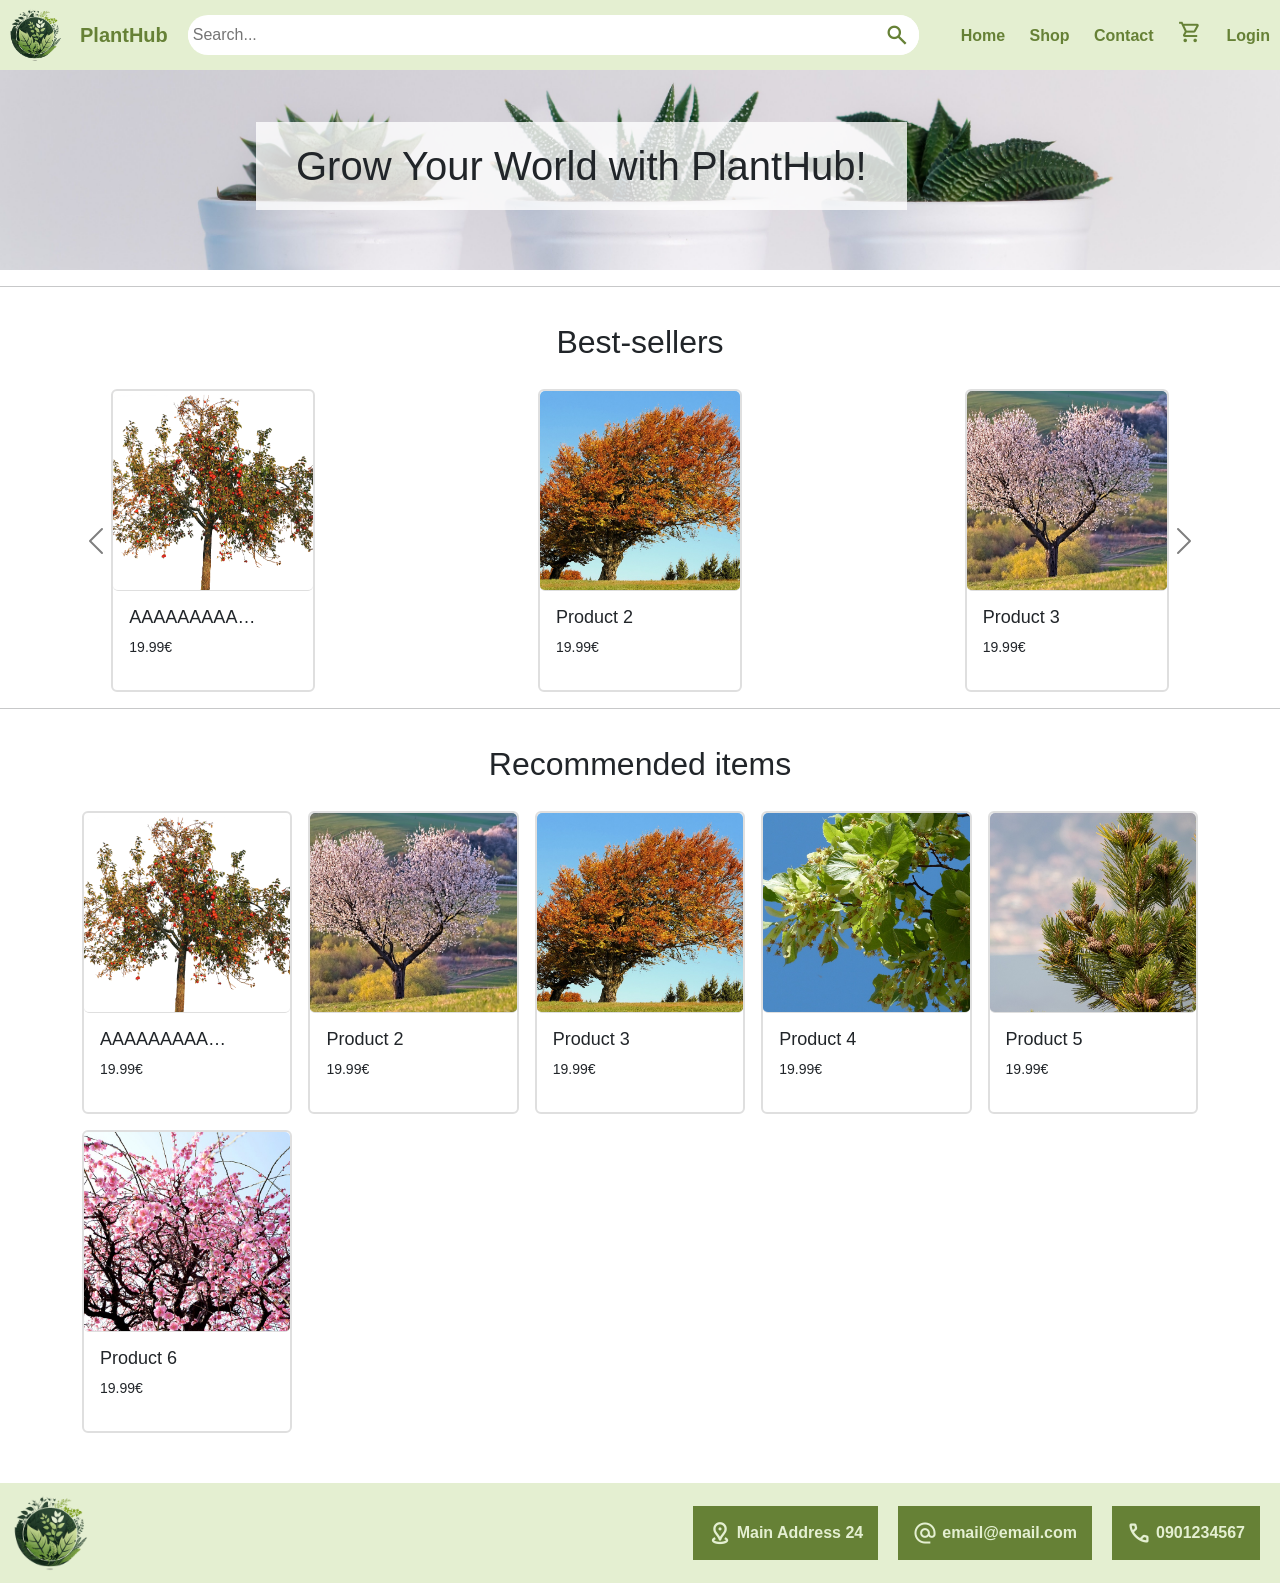
==== index.html @ ff4a7fec "Added website name and banner text" ====
<!DOCTYPE html>
<html lang="en">
<head>
    <meta charset="UTF-8">
    <title>Title</title>
    <link rel="preconnect" href="https://fonts.googleapis.com">
    <link rel="preconnect" href="https://fonts.gstatic.com" crossorigin>
    <link href="https://fonts.googleapis.com/css2?family=Poppins:wght@500&display=swap" rel="stylesheet">
    <link rel="stylesheet"
          href="https://fonts.googleapis.com/css2?family=Material+Symbols+Outlined:opsz,wght,FILL,GRAD@20..48,100..700,0..1,-50..200"/>
    <link rel="stylesheet" href="css/index.css" type="text/css">
    <link rel="stylesheet" href="css/header.css" type="text/css">
    <link rel="stylesheet" href="css/footer.css" type="text/css">
    <link rel="stylesheet" href="css/Components_css/product_box.css" type="text/css">
    <link rel="stylesheet" href="https://cdn.jsdelivr.net/npm/bootstrap@5.1.3/dist/css/bootstrap.min.css">
    <script src="https://cdn.jsdelivr.net/npm/bootstrap@5.1.3/dist/js/bootstrap.bundle.min.js"></script>
</head>
<body>
<!-- Header-->
<header class="header">
    <section class="site_name_logo">
        <a href="#" class="website_name_a">
            <img class="logo" src="/assets/logo/wtech_logo_v2-removebg-preview.png" alt="logo">
            <h3 class="website-name">PlantHub</h3>
        </a>
    </section>
    <form class="search-form">
        <input type="text" placeholder="Search...">
        <button type="submit"><span class="material-symbols-outlined">search</span></button>
    </form>
    <nav class="show_all_nav">
        <ul class="nav_links">
            <li class="home_button"><a href="index.html">Home</a></li>
            <li><a href="shop.html">Shop</a></li>
            <li><a href="/contact.php">Contact</a></li>
            <li><a href="shopping_cart.html"><span class="material-symbols-outlined">shopping_cart</span> </a></li>
            <li><a href="login.html">Login</a></li>
        </ul>
        <!-- <section class="dropdown_menu">
            <span class="material-symbols-outlined">menu</span>
            <ul class="dropdown_content">
                <li><a href="#">Home</a> </li>
                <li><a href="#">Shop</a> </li>
                <li><a href="/contact.php">Contact</a> </li>
                <li><a href="/shopping_cart.html">Cart</a> </li>
                <li><a href="#">Login</a> </li>
            </ul>
        </section> -->
        <div class="dropdown dropdown-hover">
            <button type="button" class="btn shadow-none" data-bs-toggle="dropdown">
                <span class="material-symbols-outlined">menu</span>
            </button>
            <ul class="dropdown-menu dropdown-menu-end dropdown_content">
                <li><a href="index.html">Home</a></li>
                <li><a href="shop.html">Shop</a></li>
                <li><a href="/contact.php">Contact</a></li>
                <li><a href="shopping_cart.html">Cart</a></li>
                <li><a href="login.html">Login</a></li>
            </ul>
        </div>
    </nav>
</header>
<!-- end Header -->

<section class="content">
    <section class="welcome_banner">
        <h1 class="welcome_text">Grow Your World with PlantHub!</h1>
    </section>
</section>
<hr>
<main>
    <section class="best-sellers">
        <h2 class="best_sellers_text">Best-sellers</h2>
    </section>
    <div id="carouselControls" class="carousel carousel-dark slide" data-bs-ride="carousel" data-bs-interval="0">
        <div class="carousel-inner">
            <div class="carousel-item active">
                <div class="card-wrapper">

                    <!-- PRODUCT CARD START -->

                    <section class="card">
                        <a href="product_detail.html">
                            <img class="card-img" src="/assets/products/apple_tree.png" alt="product_image">
                            <section class="card-body">
                                <h3 class="card-title">AAAAAAAAAAAAAAAAAAAAAAAAAAAAAAAAAAAAAAAAAAAAAAAAAA</h3>
                                <p class="card-price">19.99€</p>
                            </section>
                        </a>
                    </section>

                    <section class="card">
                        <a href="product_detail.html">
                            <img class="card-img" src="/assets/products/beech_tree.jpg" alt="product_image">
                            <section class="card-body">
                                <h3 class="card-title">Product 2</h3>
                                <p class="card-price">19.99€</p>
                            </section>
                        </a>
                    </section>

                    <section class="card">
                        <a href="product_detail.html">
                            <img class="card-img" src="/assets/products/cherry_tree.jpg" alt="product_image">
                            <section class="card-body">
                                <h3 class="card-title">Product 3</h3>
                                <p class="card-price">19.99€</p>
                            </section>
                        </a>
                    </section>

                    <section class="card">
                        <a href="product_detail.html">
                            <img class="card-img" src="/assets/products/linden_tree.jpg" alt="product_image">
                            <section class="card-body">
                                <h3 class="card-title">Product 4</h3>
                                <p class="card-price">19.99€</p>
                            </section>
                        </a>
                    </section>

                </div>
            </div>
            <div class="carousel-item">
                <div class="card-wrapper">

                    <!-- PRODUCT CARD START -->

                    <section class="card">
                        <a href="product_detail.html">
                            <img class="card-img" src="/assets/products/oak_tree.jpg" alt="product_image">
                            <section class="card-body">
                                <h3 class="card-title">Product 5</h3>
                                <p class="card-price">19.99€</p>
                            </section>
                        </a>
                    </section>

                    <section class="card">
                        <a href="product_detail.html">
                            <img class="card-img" src="/assets/products/pine_tree.jpg" alt="product_image">
                            <section class="card-body">
                                <h3 class="card-title">Product 6</h3>
                                <p class="card-price">19.99€</p>
                            </section>
                        </a>
                    </section>

                    <section class="card">
                        <a href="product_detail.html">
                            <img class="card-img" src="/assets/products/plum_tree.jpg" alt="product_image">
                            <section class="card-body">
                                <h3 class="card-title">Product 7</h3>
                                <p class="card-price">19.99€</p>
                            </section>
                        </a>
                    </section>

                    <section class="card">
                        <a href="product_detail.html">
                            <img class="card-img" src="/assets/products/apple_tree.png" alt="product_image">
                            <section class="card-body">
                                <h3 class="card-title">Product 8</h3>
                                <p class="card-price">19.99€</p>
                            </section>
                        </a>
                    </section>

                </div>
            </div>
            <div class="carousel-item">
                <div class="card-wrapper">

                    <!-- PRODUCT CARD START -->

                    <section class="card">
                        <a href="product_detail.html">
                            <img class="card-img" src="/assets/products/beech_tree.jpg" alt="product_image">
                            <section class="card-body">
                                <h3 class="card-title">Product 9</h3>
                                <p class="card-price">19.99€</p>
                            </section>
                        </a>
                    </section>

                    <section class="card">
                        <a href="product_detail.html">
                            <img class="card-img" src="/assets/products/cherry_tree.jpg" alt="product_image">
                            <section class="card-body">
                                <h3 class="card-title">Product 10</h3>
                                <p class="card-price">19.99€</p>
                            </section>
                        </a>
                    </section>

                    <section class="card">
                        <a href="product_detail.html">
                            <img class="card-img" src="/assets/products/linden_tree.jpg" alt="product_image">
                            <section class="card-body">
                                <h3 class="card-title">Product 11</h3>
                                <p class="card-price">19.99€</p>
                            </section>
                        </a>
                    </section>

                    <section class="card">
                        <a href="product_detail.html">
                            <img class="card-img" src="/assets/products/oak_tree.jpg" alt="product_image">
                            <section class="card-body">
                                <h3 class="card-title">Product 12</h3>
                                <p class="card-price">19.99€</p>
                            </section>
                        </a>
                    </section>

                </div>
            </div>
        </div>
        <button class="carousel-control-prev" type="button" data-bs-target="#carouselControls" data-bs-slide="prev">
            <span class="carousel-control-prev-icon" aria-hidden="true"></span>
            <span class="visually-hidden">Previous</span>
        </button>
        <button class="carousel-control-next" type="button" data-bs-target="#carouselControls" data-bs-slide="next">
            <span class="carousel-control-next-icon" aria-hidden="true"></span>
            <span class="visually-hidden">Next</span>
        </button>
    </div>

    <hr>
    <section class="recommended_items">
        <h2 class="recommended_items_text"> Recommended items</h2>
    </section>

    <div class="container">
        <div class="row justify-content-center">
            <div class="col-12">
                <div class="products_wrapper row row-cols-2 row-cols-sm-2 row-cols-md-3 row-cols-xl-5 row-cols-lg-4 g-3">
                    <div class="col">
                        <section class="card">
                            <a href="product_detail.html">
                                <img class="card-img" src="/assets/products/apple_tree.png" alt="product_image">
                                <section class="card-body">
                                    <h3 class="card-title">AAAAAAAAAAAAAAAAAAAAAAAAAAAAAAAAAAAAA</h3>
                                    <p class="card-price">19.99€</p>
                                </section>
                            </a>
                        </section>
                    </div>
                    <div class="col">
                        <section class="card">
                            <a href="product_detail.html">
                                <img class="card-img" src="/assets/products/cherry_tree.jpg" alt="product_image">
                                <section class="card-body">
                                    <h3 class="card-title">Product 2</h3>
                                    <p class="card-price">19.99€</p>
                                </section>
                            </a>
                        </section>
                    </div>
                    <div class="col">
                        <section class="card">
                            <a href="product_detail.html">
                                <img class="card-img" src="/assets/products/beech_tree.jpg" alt="product_image">
                                <section class="card-body">
                                    <h3 class="card-title">Product 3</h3>
                                    <p class="card-price">19.99€</p>
                                </section>
                            </a>
                        </section>
                    </div>
                    <div class="col">
                        <section class="card">
                            <a href="product_detail.html">
                                <img class="card-img" src="/assets/products/linden_tree.jpg" alt="product_image">
                                <section class="card-body">
                                    <h3 class="card-title">Product 4</h3>
                                    <p class="card-price">19.99€</p>
                                </section>
                            </a>
                        </section>
                    </div>
                    <div class="col">
                        <section class="card">
                            <a href="product_detail.html">
                                <img class="card-img" src="/assets/products/pine_tree.jpg" alt="product_image">
                                <section class="card-body">
                                    <h3 class="card-title">Product 5</h3>
                                    <p class="card-price">19.99€</p>
                                </section>
                            </a>
                        </section>
                    </div>
                    <div class="col">
                        <section class="card">
                            <a href="product_detail.html">
                                <img class="card-img" src="/assets/products/plum_tree.jpg" alt="product_image">
                                <section class="card-body">
                                    <h3 class="card-title">Product 6</h3>
                                    <p class="card-price">19.99€</p>
                                </section>
                            </a>
                        </section>
                    </div>
                </div>
            </div>
        </div>
    </div>
</main>
<!-- Footer -->
<footer class="footer">
    <section class="site_logo">
        <img class="footer_logo" src="/assets/logo/wtech_logo_v2-removebg-preview.png" alt="logo">
    </section>
    <section class="blocks_holder">
        <!-- canvas for the 3 blocks-->
        <address class="block">
            <span class="material-symbols-outlined">distance</span>
            <p class="text">Main Address 24</p>
        </address>

        <address class="block">
            <span class="material-symbols-outlined">alternate_email</span>
            <p class="text">email@email.com</p>
        </address>

        <address class="block">
            <span class="material-symbols-outlined">call</span>
            <p class="text">0901234567</p>
        </address>
    </section>
</footer>
<!-- end Footer -->


</body>
</html>
---- css/index.css ----
@import url('https://fonts.googleapis.com/css2?family=Poppins:wght@500&display=swap');
@import url('constants.css');


* {
    margin: 0;
    padding: 0;
}

body{
    min-height: 100vh;
    display: flex;
    flex-direction: column;
}

.material-symbols-outlined {
    font-variation-settings:
            'FILL' 0,
            'wght' 700,
            'GRAD' 200,
            'opsz' 48
;
}

main{
}

.welcome_banner{
    height: 200px;
    display: flex;
    flex-direction: row;
    gap: 10%;
    background-image: url("/assets/banner_image.jpg"); /*https://wallpaperaccess.com/white-plant*/
    background-size: cover;
    background-position: center;
    position: relative;
    align-items: center;
}

.welcome_image{
    width: 60%;
    object-fit: contain;
}

.welcome_text{
    display: flex;
    height: fit-content;
    align-items: center;
    justify-content: center;
    font-size: 3vw;
    margin-left: 20%;
    padding: 0.5em 1em;
    background-color: rgba(255, 255, 255, 0.8);
    /*font-family: "Brush Script MT", cursive;*/
    /*font-family: Copperplate, Papyrus, fantasy;*/
    /*font-family: "Courier New", monospace;*/
    /*font-family: Copperplate Gothic Light, serif;*/
    /*font-family: Segoe Print;*/
}

.best_sellers_text{
    display: flex;
    flex-direction: column;
    align-items: center;
    vertical-align: middle;
    font-size: 32px;
    padding: 20px 0 20px 0;
}

/**
PRODCUT BOX CSS START
 */

.card-wrapper{
    display: flex;
}

.card{
    display: flex;
    flex-direction: column;
    padding: 0;
    margin: 0 auto;
}

.card:hover{
    cursor: pointer;
}

.card-img, .card-wrapper .card-img{
    width: 200px;
    height: 200px;
    object-fit: cover;
    margin: 0 auto;
    border-bottom: 1px solid var(--platinum);
}

.card-body{
    margin: 0;
    padding: 0;
    display: flex;
    flex-direction: column;
    align-items: start;
    justify-content: start;
    vertical-align: middle;
}

.card-title{
    font-size: 18px;
    overflow: hidden;
    white-space: nowrap;
    text-overflow: ellipsis;
    width: 8rem;
}

.card-price{
    font-size: 14px;
}


/**
PRODCUT BOX CSS END
 */

.products_wrapper .card{
    margin: 0;
    min-width: 200px;
}

.card-wrapper .card, .products_wrapper .card{
    border: 2px solid var(--platinum);
}


.recommended_items_text{
    display: flex;
    flex-direction: column;
    align-items: center;
    vertical-align: middle;
    font-size: 32px;
    padding: 20px 0 20px 0;
}

.container{
    margin-bottom: 50px;
}

.card-wrapper a, .products_wrapper a{
    font: inherit;
    color: inherit;
    text-decoration: none;
}

.card-wrapper a:hover, .products_wrapper a:hover{
    color: var(--avocado);
}

.card:hover{
    border: 2px solid var(--avocado);
    color: var(--avocado);

}

@media only screen and (min-width: 1300px){
    .best_sellers_box{
        padding-left: 15%;
        padding-right: 15%;
    }

    .card-wrapper{
        padding-left: 15%;
        padding-right: 15%;
    }
}

@media only screen and (max-width: 1299px) {
    .carousel-inner .card:is(:last-child){
        display: none;
    }

    .welcome_text{
        font-size: 40px;
    }
}

@media only screen and (max-width: 815px){
    .best_sellers_products .row{
        justify-content: center;
    }

    .welcome_text{
        font-size: 30px;
    }

    .card-title{
        max-width: 100px;
    }

    .carousel-inner .card:is(:nth-last-child(2)){
        display: none;
    }

    .welcome_image{
        width: 100%;
    }
}
---- css/header.css ----
@import url('https://fonts.googleapis.com/css2?family=Poppins:wght@500&display=swap');
@import url('constants.css');


* {
    margin: 0;
    padding: 0;
}

.material-symbols-outlined {
    font-variation-settings:
            'FILL' 0,
            'wght' 700,
            'GRAD' 200,
            'opsz' 48
    ;
}

.header li, .header a, .header h3 {
    font-family: "Montserrat", sans-serif;
    font-weight: 550;
    font-size: 16px;
    color: var(--avocado);
    text-decoration: none;
    vertical-align: middle;
}

.header h3{
    font-size: 20px;
}

.website_name_a{
    display: flex;
    flex-direction: row;
    vertical-align: middle;
    align-items: center;
}

header {
    width: 100%;
    display: flex;
    justify-content: space-between;
    align-items: center;
    background-color: var(--nyanza);
}

.site_name_logo {
    display: flex;
    justify-content: space-between;
    align-items: center;
}

.logo {
    cursor: pointer;
    width: 70px;
}

.website-name {
    cursor: pointer;
    padding-left: 10px;
    margin-bottom: 0;
    padding-bottom: 0;
}

.show_all_nav{
    flex-grow: 0;
}

.nav_links {
    list-style: none;
    margin-bottom: 0;
}

.nav_links li{
    display: inline-block;
    padding-left: 10px;
    padding-right: 10px;
}

.nav_links li a, .site_name_logo h3 {
    transition: all 0.3s ease 0s;
}

.nav_links li a:hover , .site_name_logo h3:hover {
    color: var(--pakistan-green);
}

.dropdown_menu {
    display: none;
    padding: 20px;
    width: 100px;
    text-align: right;
}

.dropdown_content {
    display: none;
    background-color: #f9f9f9;
    box-shadow: 0px 8px 16px 0px rgba(0,0,0,0.2);
    z-index: 1;
    list-style: none;
    padding: 10px;
}


.dropdown_content li{
    list-style: none;
    float: none;
    color: black;
    padding: 10px;
    text-decoration: none;
    display: block;
    text-align: left;
    font-size: 20px;
    transition: all 0.3s ease 0s;
}

.dropdown_content li a:hover{
    color: var(--pakistan-green);
}

.search-form {
    display: flex;
    flex-grow: 1;
    margin-left: 20px;
    border: none;
    border-radius: 20px;
    background-color: white;
    align-items: center;
}

.search-form input[type="text"] {
    width: 100%;
    height: 30px;
    padding: 5px;
    font-size: 16px;
    min-width: 50px;
    border: none;
    border-radius: 20px;
    outline: none;
}

.search-form button {
    width: 40px;
    height: 40px;
    margin-left: 5px;
    padding: 5px;
    cursor: pointer;
    border: none;
    background-color: white;
    border-radius: 20px;
    color: var(--avocado);
    align-items: center;
    display: flex;
}

.search-form button:hover {
    color: var(--pakistan-green);
}

.dropdown{
    display: none;
}



@media only screen and (min-width: 1300px){

    .site_name_logo{
        padding-left: 15%;
    }

    .show_all_nav{
        padding-right: 15%;
    }
}

@media only screen and (max-width: 910px), only screen and (max-device-width: 910px){
    .nav_links .home_button {
        display: none;
    }
}

@media only screen and (max-width: 815px), only screen and (max-device-width: 815px) {
    .nav_links {
        display: none;
    }

    .dropdown{
        display: block;
    }
}
---- css/footer.css ----
@import url('https://fonts.googleapis.com/css2?family=Poppins:wght@500&display=swap');
@import url('constants.css');


* {
    margin: 0;
    padding: 0;
}


.material-symbols-outlined {
    font-variation-settings:
            'FILL' 0,
            'wght' 700,
            'GRAD' 200,
            'opsz' 48
;
}

footer{
    margin-top: auto;
}

.footer {
    width: 100%;
    float: left;
    display: flex;
    justify-content: space-between;
    align-items: center;
    background-color: var(--nyanza);
}

.site_logo {
    display: flex;
    justify-content: space-between;
    align-items: center;
}

.footer_logo {
     width: 100px;
}

.blocks_holder {
    display: flex;
    gap: 20px;
    padding: 20px;
}

.block {
    background-color: var(--avocado);
    color: var(--nyanza);
    padding: 15px;
    display: flex;
    flex-direction: row;
    gap: 5px;
    vertical-align: middle;
    align-items: center;
    transition: all 0.3s ease 0s;
    margin: 0;
}

.block:hover {
    color: var(--pakistan-green);
}

.text {
    font-family: "Montserrat", sans-serif;
    font-weight: 550;
    margin: 0;
}


@media only screen and (max-width: 700px), (max-device-width: 700px) {
    .blocks_holder {
        display: flex;
        flex-direction: column;
    }
    .footer_logo{
        width: 200px;
    }
}

@media only screen and (min-width: 1300px){
    footer {
        width: 70%;
    }

    .blocks_holder{
        padding: 20px 15% 20px 20px;
    }

    .site_logo{
        padding-left: 15%;
    }
}
---- css/Components_css/product_box.css ----
@import url('https://fonts.googleapis.com/css2?family=Poppins:wght@500&display=swap');
@import url('../constants.css');


* {
    margin: 0;
    padding: 0;
    font-family: "Montserrat", sans-serif;
}

body{
    min-height: 100vh;
    display: flex;
    flex-direction: column;
}

.material-symbols-outlined {
    font-variation-settings:
            'FILL' 0,
            'wght' 700,
            'GRAD' 200,
            'opsz' 48
;
}

.inner_content{
    display: flex;
    flex-direction: column;
    max-width: 130px;
    max-height: 210px;
    border: solid 2px var(--seal-brown);
    gap: 15px;
    padding: 10px;
}

.inner_content:hover{
    cursor: pointer;
}

.product_photo{
    border: solid 1px;
    object-fit: cover;
}

.product_text{
    display: flex;
    flex-direction: column;
    align-items: start;
    justify-content: start;
    vertical-align: middle;
}

.product_name{
    font-size: 18px;
}

.product_price{
    font-size: 14px;
}
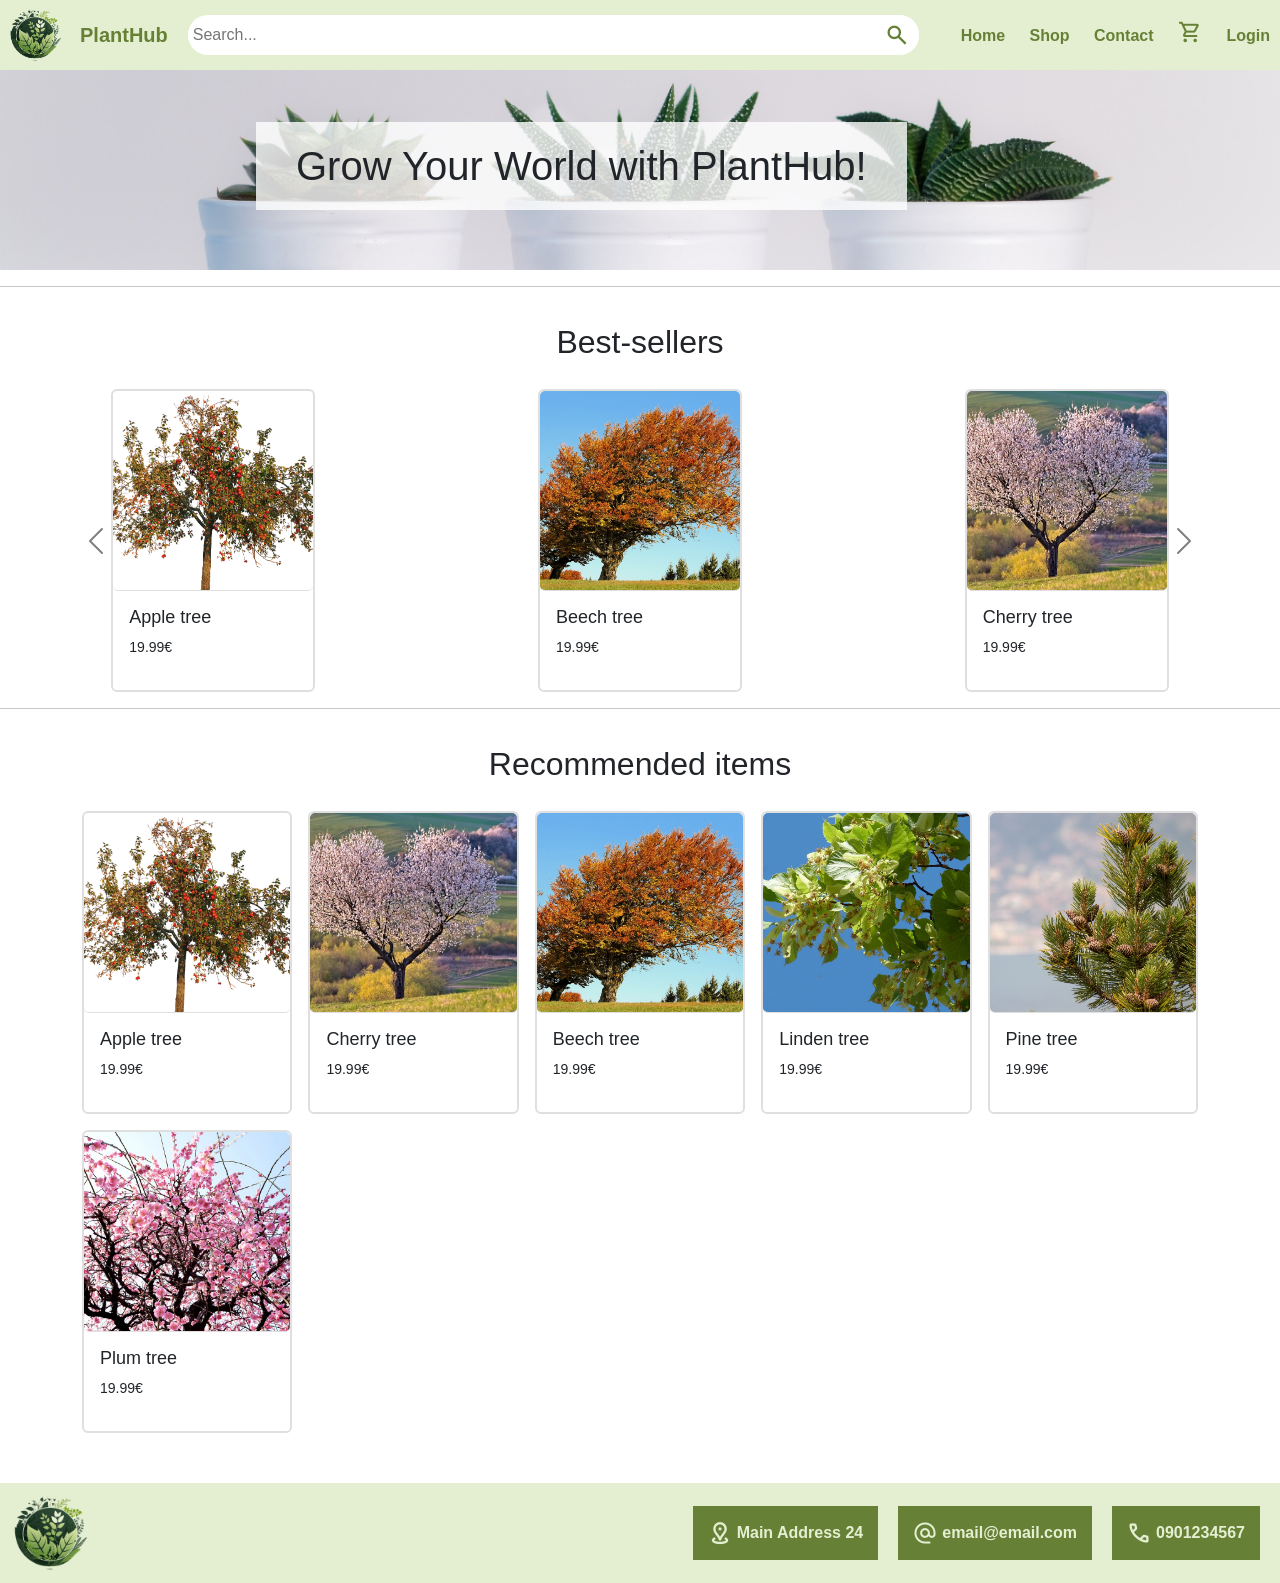
==== commit d9a670b7: "Added content for website, added links for header component" ====
--- a/index.html
+++ b/index.html
@@ -19,20 +19,20 @@
 <!-- Header-->
 <header class="header">
     <section class="site_name_logo">
-        <a href="#" class="website_name_a">
+        <a href="index.html" class="website_name_a">
             <img class="logo" src="/assets/logo/wtech_logo_v2-removebg-preview.png" alt="logo">
             <h3 class="website-name">PlantHub</h3>
         </a>
     </section>
-    <form class="search-form">
+    <label class="search-form">
         <input type="text" placeholder="Search...">
         <button type="submit"><span class="material-symbols-outlined">search</span></button>
-    </form>
+    </label>
     <nav class="show_all_nav">
         <ul class="nav_links">
             <li class="home_button"><a href="index.html">Home</a></li>
             <li><a href="shop.html">Shop</a></li>
-            <li><a href="/contact.php">Contact</a></li>
+            <li><a href="contact.html">Contact</a></li>
             <li><a href="shopping_cart.html"><span class="material-symbols-outlined">shopping_cart</span> </a></li>
             <li><a href="login.html">Login</a></li>
         </ul>
@@ -53,7 +53,7 @@
             <ul class="dropdown-menu dropdown-menu-end dropdown_content">
                 <li><a href="index.html">Home</a></li>
                 <li><a href="shop.html">Shop</a></li>
-                <li><a href="/contact.php">Contact</a></li>
+                <li><a href="contact.html">Contact</a></li>
                 <li><a href="shopping_cart.html">Cart</a></li>
                 <li><a href="login.html">Login</a></li>
             </ul>
@@ -83,7 +83,7 @@
                         <a href="product_detail.html">
                             <img class="card-img" src="/assets/products/apple_tree.png" alt="product_image">
                             <section class="card-body">
-                                <h3 class="card-title">AAAAAAAAAAAAAAAAAAAAAAAAAAAAAAAAAAAAAAAAAAAAAAAAAA</h3>
+                                <h3 class="card-title">Apple tree</h3>
                                 <p class="card-price">19.99€</p>
                             </section>
                         </a>
@@ -93,7 +93,7 @@
                         <a href="product_detail.html">
                             <img class="card-img" src="/assets/products/beech_tree.jpg" alt="product_image">
                             <section class="card-body">
-                                <h3 class="card-title">Product 2</h3>
+                                <h3 class="card-title">Beech tree</h3>
                                 <p class="card-price">19.99€</p>
                             </section>
                         </a>
@@ -103,7 +103,7 @@
                         <a href="product_detail.html">
                             <img class="card-img" src="/assets/products/cherry_tree.jpg" alt="product_image">
                             <section class="card-body">
-                                <h3 class="card-title">Product 3</h3>
+                                <h3 class="card-title">Cherry tree</h3>
                                 <p class="card-price">19.99€</p>
                             </section>
                         </a>
@@ -113,7 +113,7 @@
                         <a href="product_detail.html">
                             <img class="card-img" src="/assets/products/linden_tree.jpg" alt="product_image">
                             <section class="card-body">
-                                <h3 class="card-title">Product 4</h3>
+                                <h3 class="card-title">Linden tree</h3>
                                 <p class="card-price">19.99€</p>
                             </section>
                         </a>
@@ -130,7 +130,7 @@
                         <a href="product_detail.html">
                             <img class="card-img" src="/assets/products/oak_tree.jpg" alt="product_image">
                             <section class="card-body">
-                                <h3 class="card-title">Product 5</h3>
+                                <h3 class="card-title">Oak tree</h3>
                                 <p class="card-price">19.99€</p>
                             </section>
                         </a>
@@ -140,7 +140,7 @@
                         <a href="product_detail.html">
                             <img class="card-img" src="/assets/products/pine_tree.jpg" alt="product_image">
                             <section class="card-body">
-                                <h3 class="card-title">Product 6</h3>
+                                <h3 class="card-title">Pine tree</h3>
                                 <p class="card-price">19.99€</p>
                             </section>
                         </a>
@@ -150,7 +150,7 @@
                         <a href="product_detail.html">
                             <img class="card-img" src="/assets/products/plum_tree.jpg" alt="product_image">
                             <section class="card-body">
-                                <h3 class="card-title">Product 7</h3>
+                                <h3 class="card-title">Plum tree</h3>
                                 <p class="card-price">19.99€</p>
                             </section>
                         </a>
@@ -160,7 +160,7 @@
                         <a href="product_detail.html">
                             <img class="card-img" src="/assets/products/apple_tree.png" alt="product_image">
                             <section class="card-body">
-                                <h3 class="card-title">Product 8</h3>
+                                <h3 class="card-title">Apple tree</h3>
                                 <p class="card-price">19.99€</p>
                             </section>
                         </a>
@@ -177,7 +177,7 @@
                         <a href="product_detail.html">
                             <img class="card-img" src="/assets/products/beech_tree.jpg" alt="product_image">
                             <section class="card-body">
-                                <h3 class="card-title">Product 9</h3>
+                                <h3 class="card-title">Beech tree</h3>
                                 <p class="card-price">19.99€</p>
                             </section>
                         </a>
@@ -187,7 +187,7 @@
                         <a href="product_detail.html">
                             <img class="card-img" src="/assets/products/cherry_tree.jpg" alt="product_image">
                             <section class="card-body">
-                                <h3 class="card-title">Product 10</h3>
+                                <h3 class="card-title">Cherry tree</h3>
                                 <p class="card-price">19.99€</p>
                             </section>
                         </a>
@@ -197,7 +197,7 @@
                         <a href="product_detail.html">
                             <img class="card-img" src="/assets/products/linden_tree.jpg" alt="product_image">
                             <section class="card-body">
-                                <h3 class="card-title">Product 11</h3>
+                                <h3 class="card-title">Linden tree</h3>
                                 <p class="card-price">19.99€</p>
                             </section>
                         </a>
@@ -207,7 +207,7 @@
                         <a href="product_detail.html">
                             <img class="card-img" src="/assets/products/oak_tree.jpg" alt="product_image">
                             <section class="card-body">
-                                <h3 class="card-title">Product 12</h3>
+                                <h3 class="card-title">Oak tree</h3>
                                 <p class="card-price">19.99€</p>
                             </section>
                         </a>
@@ -240,7 +240,7 @@
                             <a href="product_detail.html">
                                 <img class="card-img" src="/assets/products/apple_tree.png" alt="product_image">
                                 <section class="card-body">
-                                    <h3 class="card-title">AAAAAAAAAAAAAAAAAAAAAAAAAAAAAAAAAAAAA</h3>
+                                    <h3 class="card-title">Apple tree</h3>
                                     <p class="card-price">19.99€</p>
                                 </section>
                             </a>
@@ -251,7 +251,7 @@
                             <a href="product_detail.html">
                                 <img class="card-img" src="/assets/products/cherry_tree.jpg" alt="product_image">
                                 <section class="card-body">
-                                    <h3 class="card-title">Product 2</h3>
+                                    <h3 class="card-title">Cherry tree</h3>
                                     <p class="card-price">19.99€</p>
                                 </section>
                             </a>
@@ -262,7 +262,7 @@
                             <a href="product_detail.html">
                                 <img class="card-img" src="/assets/products/beech_tree.jpg" alt="product_image">
                                 <section class="card-body">
-                                    <h3 class="card-title">Product 3</h3>
+                                    <h3 class="card-title">Beech tree</h3>
                                     <p class="card-price">19.99€</p>
                                 </section>
                             </a>
@@ -273,7 +273,7 @@
                             <a href="product_detail.html">
                                 <img class="card-img" src="/assets/products/linden_tree.jpg" alt="product_image">
                                 <section class="card-body">
-                                    <h3 class="card-title">Product 4</h3>
+                                    <h3 class="card-title">Linden tree</h3>
                                     <p class="card-price">19.99€</p>
                                 </section>
                             </a>
@@ -284,7 +284,7 @@
                             <a href="product_detail.html">
                                 <img class="card-img" src="/assets/products/pine_tree.jpg" alt="product_image">
                                 <section class="card-body">
-                                    <h3 class="card-title">Product 5</h3>
+                                    <h3 class="card-title">Pine tree</h3>
                                     <p class="card-price">19.99€</p>
                                 </section>
                             </a>
@@ -295,7 +295,7 @@
                             <a href="product_detail.html">
                                 <img class="card-img" src="/assets/products/plum_tree.jpg" alt="product_image">
                                 <section class="card-body">
-                                    <h3 class="card-title">Product 6</h3>
+                                    <h3 class="card-title">Plum tree</h3>
                                     <p class="card-price">19.99€</p>
                                 </section>
                             </a>
--- a/css/index.css
+++ b/css/index.css
@@ -109,7 +109,7 @@
     overflow: hidden;
     white-space: nowrap;
     text-overflow: ellipsis;
-    width: 8rem;
+    width: 10rem;
 }
 
 .card-price{
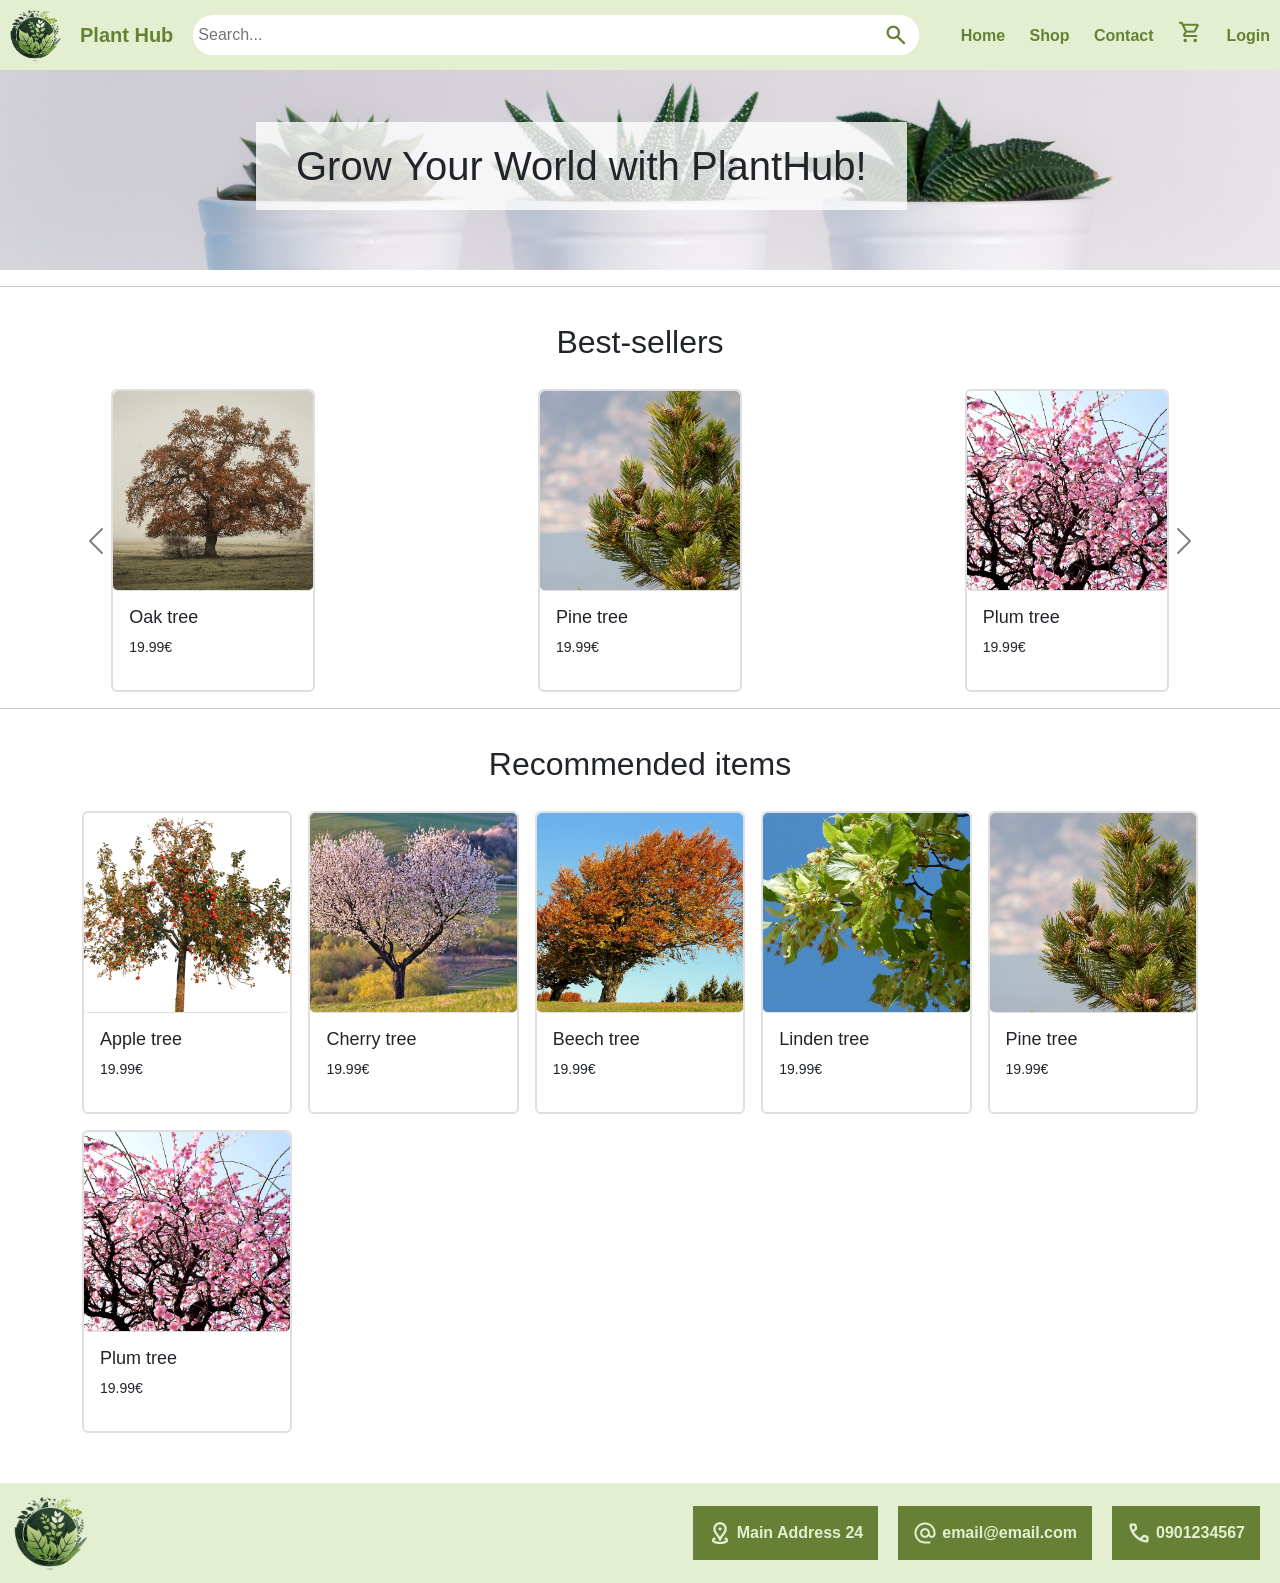
==== commit bc8270e2: "Added clickable search button, changed border on contact.html to fit rest of the page" ====
--- a/index.html
+++ b/index.html
@@ -21,20 +21,22 @@
     <section class="site_name_logo">
         <a href="index.html" class="website_name_a">
             <img class="logo" src="/assets/logo/wtech_logo_v2-removebg-preview.png" alt="logo">
-            <h3 class="website-name">PlantHub</h3>
+            <h3 class="website-name">Plant Hub</h3>
         </a>
     </section>
     <label class="search-form">
         <input type="text" placeholder="Search...">
-        <button type="submit"><span class="material-symbols-outlined">search</span></button>
+        <a href="shop.html">
+            <button type="submit"><span class="material-symbols-outlined">search</span></button>
+        </a>
     </label>
     <nav class="show_all_nav">
         <ul class="nav_links">
-            <li class="home_button"><a href="index.html">Home</a></li>
-            <li><a href="shop.html">Shop</a></li>
-            <li><a href="contact.html">Contact</a></li>
+            <li class="home_button"><a href="index.html">Home</a> </li>
+            <li><a href="shop.html">Shop</a> </li>
+            <li><a href="contact.html">Contact</a> </li>
             <li><a href="shopping_cart.html"><span class="material-symbols-outlined">shopping_cart</span> </a></li>
-            <li><a href="login.html">Login</a></li>
+            <li><a href="login.html">Login</a> </li>
         </ul>
         <!-- <section class="dropdown_menu">
             <span class="material-symbols-outlined">menu</span>
@@ -51,16 +53,17 @@
                 <span class="material-symbols-outlined">menu</span>
             </button>
             <ul class="dropdown-menu dropdown-menu-end dropdown_content">
-                <li><a href="index.html">Home</a></li>
-                <li><a href="shop.html">Shop</a></li>
-                <li><a href="contact.html">Contact</a></li>
-                <li><a href="shopping_cart.html">Cart</a></li>
-                <li><a href="login.html">Login</a></li>
+                <li><a href="index.html">Home</a> </li>
+                <li><a href="shop.html">Shop</a> </li>
+                <li><a href="/contact.php">Contact</a> </li>
+                <li><a href="shopping_cart.html">Cart</a> </li>
+                <li><a href="login.html">Login</a> </li>
             </ul>
         </div>
     </nav>
 </header>
 <!-- end Header -->
+
 
 <section class="content">
     <section class="welcome_banner">
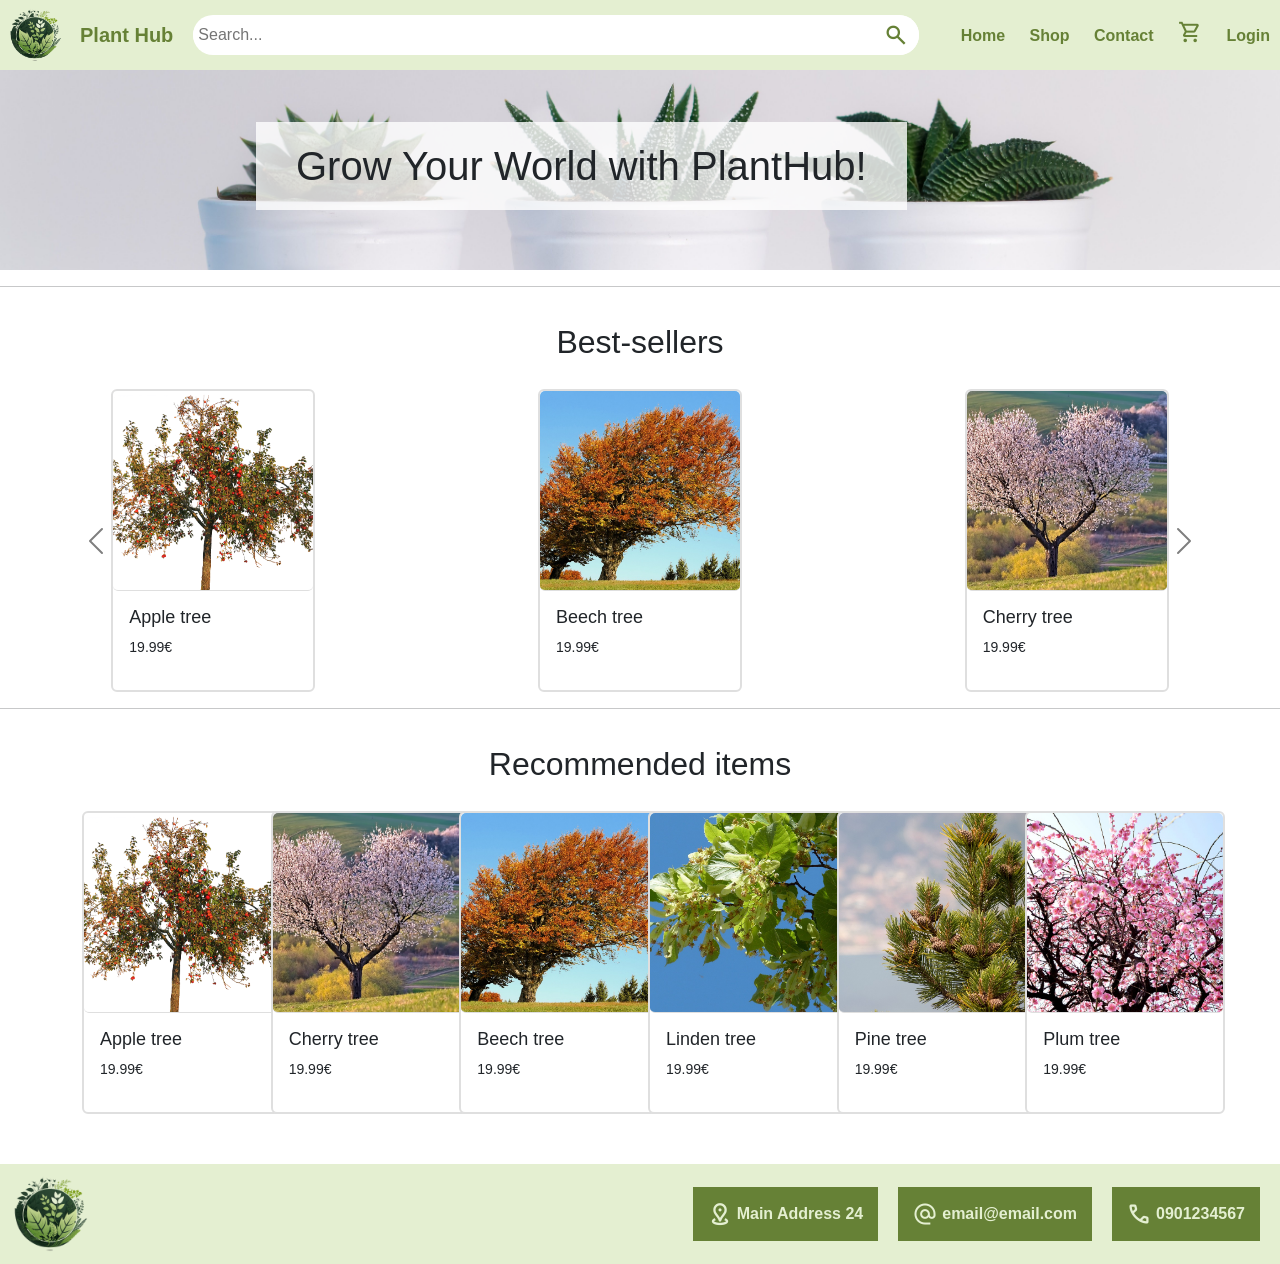
==== commit 81112f7f: "modify header" ====
--- a/index.html
+++ b/index.html
@@ -237,7 +237,7 @@
     <div class="container">
         <div class="row justify-content-center">
             <div class="col-12">
-                <div class="products_wrapper row row-cols-2 row-cols-sm-2 row-cols-md-3 row-cols-xl-5 row-cols-lg-4 g-3">
+                <div class="products_wrapper row row-cols-2 row-cols-sm-2 row-cols-md-3 row-cols-xl-6 row-cols-lg-4 g-3">
                     <div class="col">
                         <section class="card">
                             <a href="product_detail.html">
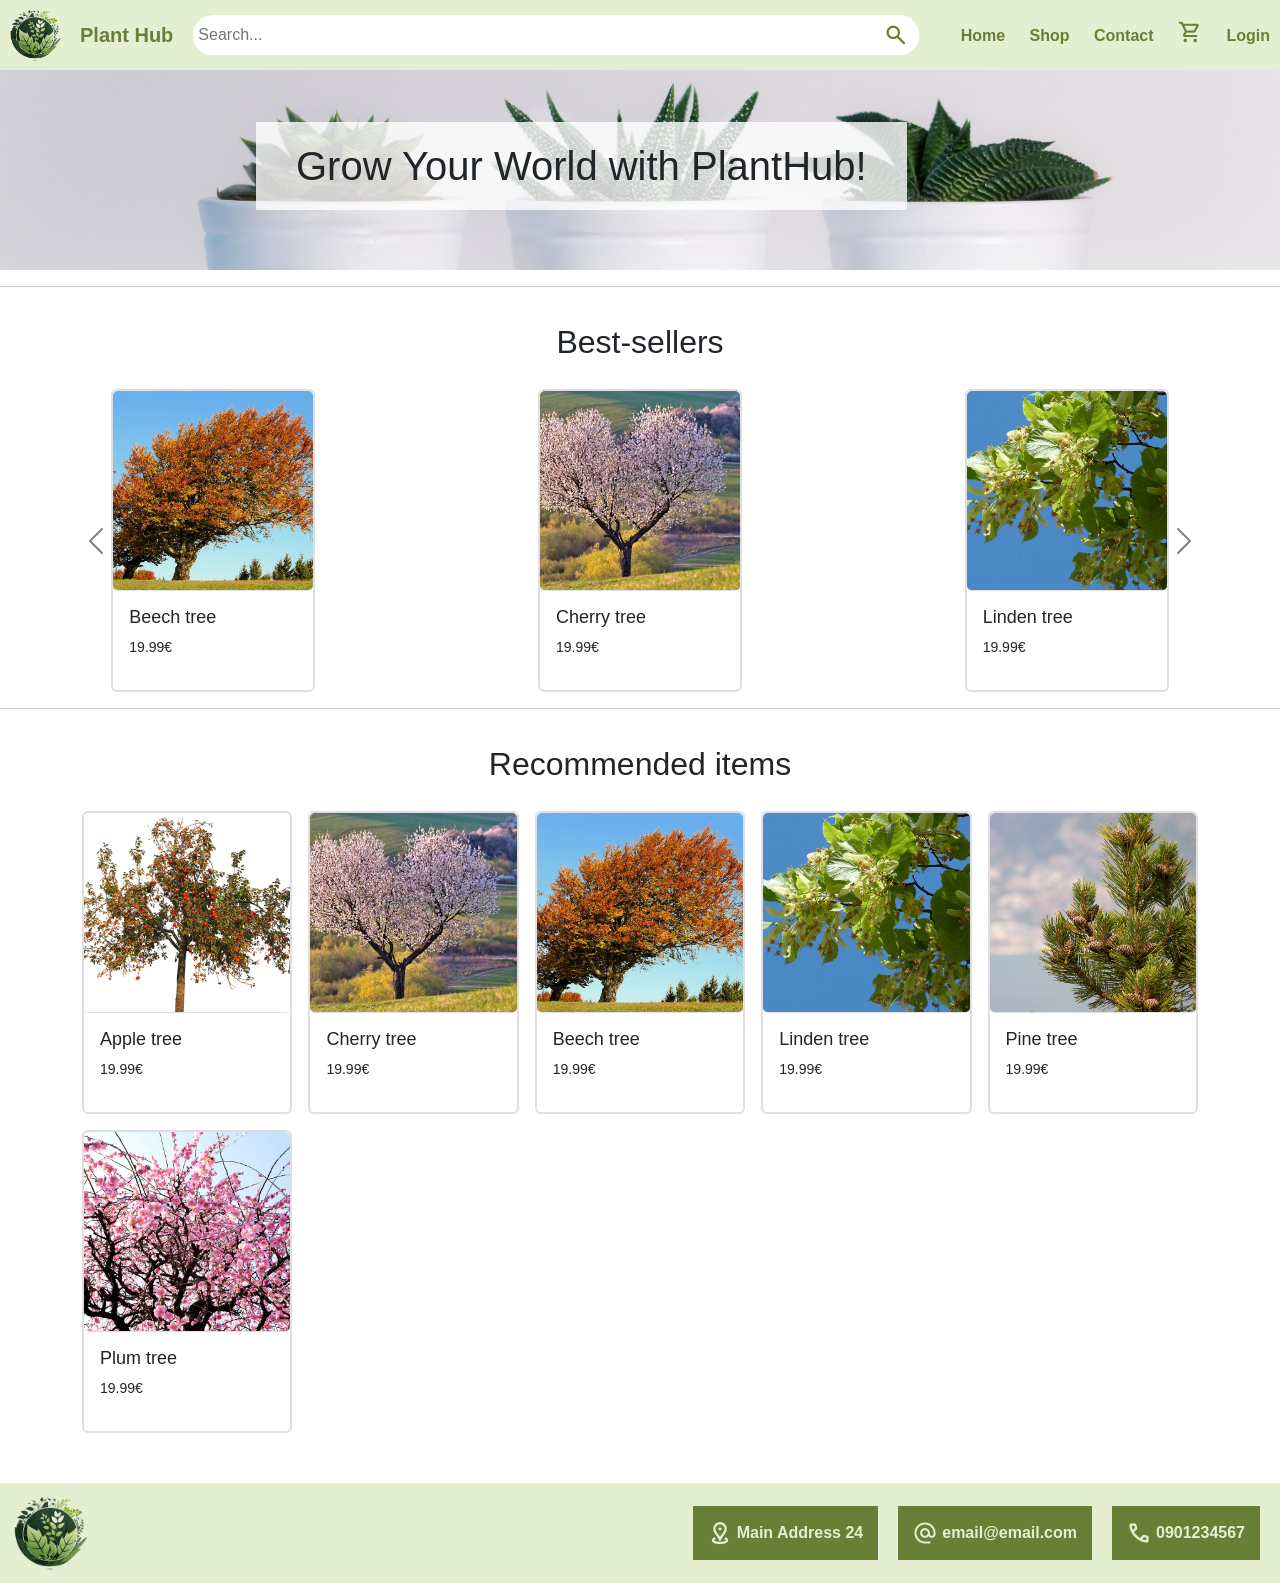
==== commit 3faae1c2: "Edited paths to images" ====
--- a/index.html
+++ b/index.html
@@ -20,7 +20,7 @@
 <header class="header">
     <section class="site_name_logo">
         <a href="index.html" class="website_name_a">
-            <img class="logo" src="/assets/logo/wtech_logo_v2-removebg-preview.png" alt="logo">
+            <img class="logo" src="assets/logo/wtech_logo_v2-removebg-preview.png" alt="logo">
             <h3 class="website-name">Plant Hub</h3>
         </a>
     </section>
@@ -55,7 +55,7 @@
             <ul class="dropdown-menu dropdown-menu-end dropdown_content">
                 <li><a href="index.html">Home</a> </li>
                 <li><a href="shop.html">Shop</a> </li>
-                <li><a href="/contact.php">Contact</a> </li>
+                <li><a href="contact.html">Contact</a> </li>
                 <li><a href="shopping_cart.html">Cart</a> </li>
                 <li><a href="login.html">Login</a> </li>
             </ul>
@@ -84,7 +84,7 @@
 
                     <section class="card">
                         <a href="product_detail.html">
-                            <img class="card-img" src="/assets/products/apple_tree.png" alt="product_image">
+                            <img class="card-img" src="assets/products/apple_tree.png" alt="product_image">
                             <section class="card-body">
                                 <h3 class="card-title">Apple tree</h3>
                                 <p class="card-price">19.99€</p>
@@ -94,7 +94,7 @@
 
                     <section class="card">
                         <a href="product_detail.html">
-                            <img class="card-img" src="/assets/products/beech_tree.jpg" alt="product_image">
+                            <img class="card-img" src="assets/products/beech_tree.jpg" alt="product_image">
                             <section class="card-body">
                                 <h3 class="card-title">Beech tree</h3>
                                 <p class="card-price">19.99€</p>
@@ -104,7 +104,7 @@
 
                     <section class="card">
                         <a href="product_detail.html">
-                            <img class="card-img" src="/assets/products/cherry_tree.jpg" alt="product_image">
+                            <img class="card-img" src="assets/products/cherry_tree.jpg" alt="product_image">
                             <section class="card-body">
                                 <h3 class="card-title">Cherry tree</h3>
                                 <p class="card-price">19.99€</p>
@@ -114,7 +114,7 @@
 
                     <section class="card">
                         <a href="product_detail.html">
-                            <img class="card-img" src="/assets/products/linden_tree.jpg" alt="product_image">
+                            <img class="card-img" src="assets/products/linden_tree.jpg" alt="product_image">
                             <section class="card-body">
                                 <h3 class="card-title">Linden tree</h3>
                                 <p class="card-price">19.99€</p>
@@ -131,7 +131,7 @@
 
                     <section class="card">
                         <a href="product_detail.html">
-                            <img class="card-img" src="/assets/products/oak_tree.jpg" alt="product_image">
+                            <img class="card-img" src="assets/products/oak_tree.jpg" alt="product_image">
                             <section class="card-body">
                                 <h3 class="card-title">Oak tree</h3>
                                 <p class="card-price">19.99€</p>
@@ -141,7 +141,7 @@
 
                     <section class="card">
                         <a href="product_detail.html">
-                            <img class="card-img" src="/assets/products/pine_tree.jpg" alt="product_image">
+                            <img class="card-img" src="assets/products/pine_tree.jpg" alt="product_image">
                             <section class="card-body">
                                 <h3 class="card-title">Pine tree</h3>
                                 <p class="card-price">19.99€</p>
@@ -151,7 +151,7 @@
 
                     <section class="card">
                         <a href="product_detail.html">
-                            <img class="card-img" src="/assets/products/plum_tree.jpg" alt="product_image">
+                            <img class="card-img" src="assets/products/plum_tree.jpg" alt="product_image">
                             <section class="card-body">
                                 <h3 class="card-title">Plum tree</h3>
                                 <p class="card-price">19.99€</p>
@@ -161,7 +161,7 @@
 
                     <section class="card">
                         <a href="product_detail.html">
-                            <img class="card-img" src="/assets/products/apple_tree.png" alt="product_image">
+                            <img class="card-img" src="assets/products/apple_tree.png" alt="product_image">
                             <section class="card-body">
                                 <h3 class="card-title">Apple tree</h3>
                                 <p class="card-price">19.99€</p>
@@ -178,7 +178,7 @@
 
                     <section class="card">
                         <a href="product_detail.html">
-                            <img class="card-img" src="/assets/products/beech_tree.jpg" alt="product_image">
+                            <img class="card-img" src="assets/products/beech_tree.jpg" alt="product_image">
                             <section class="card-body">
                                 <h3 class="card-title">Beech tree</h3>
                                 <p class="card-price">19.99€</p>
@@ -188,7 +188,7 @@
 
                     <section class="card">
                         <a href="product_detail.html">
-                            <img class="card-img" src="/assets/products/cherry_tree.jpg" alt="product_image">
+                            <img class="card-img" src="assets/products/cherry_tree.jpg" alt="product_image">
                             <section class="card-body">
                                 <h3 class="card-title">Cherry tree</h3>
                                 <p class="card-price">19.99€</p>
@@ -198,7 +198,7 @@
 
                     <section class="card">
                         <a href="product_detail.html">
-                            <img class="card-img" src="/assets/products/linden_tree.jpg" alt="product_image">
+                            <img class="card-img" src="assets/products/linden_tree.jpg" alt="product_image">
                             <section class="card-body">
                                 <h3 class="card-title">Linden tree</h3>
                                 <p class="card-price">19.99€</p>
@@ -208,7 +208,7 @@
 
                     <section class="card">
                         <a href="product_detail.html">
-                            <img class="card-img" src="/assets/products/oak_tree.jpg" alt="product_image">
+                            <img class="card-img" src="assets/products/oak_tree.jpg" alt="product_image">
                             <section class="card-body">
                                 <h3 class="card-title">Oak tree</h3>
                                 <p class="card-price">19.99€</p>
@@ -237,11 +237,11 @@
     <div class="container">
         <div class="row justify-content-center">
             <div class="col-12">
-                <div class="products_wrapper row row-cols-2 row-cols-sm-2 row-cols-md-3 row-cols-xl-6 row-cols-lg-4 g-3">
-                    <div class="col">
-                        <section class="card">
-                            <a href="product_detail.html">
-                                <img class="card-img" src="/assets/products/apple_tree.png" alt="product_image">
+                <div class="products_wrapper row row-cols-2 row-cols-sm-2 row-cols-md-3 row-cols-xl-5 row-cols-lg-4 g-3">
+                    <div class="col">
+                        <section class="card">
+                            <a href="product_detail.html">
+                                <img class="card-img" src="assets/products/apple_tree.png" alt="product_image">
                                 <section class="card-body">
                                     <h3 class="card-title">Apple tree</h3>
                                     <p class="card-price">19.99€</p>
@@ -252,7 +252,7 @@
                     <div class="col">
                         <section class="card">
                             <a href="product_detail.html">
-                                <img class="card-img" src="/assets/products/cherry_tree.jpg" alt="product_image">
+                                <img class="card-img" src="assets/products/cherry_tree.jpg" alt="product_image">
                                 <section class="card-body">
                                     <h3 class="card-title">Cherry tree</h3>
                                     <p class="card-price">19.99€</p>
@@ -263,7 +263,7 @@
                     <div class="col">
                         <section class="card">
                             <a href="product_detail.html">
-                                <img class="card-img" src="/assets/products/beech_tree.jpg" alt="product_image">
+                                <img class="card-img" src="assets/products/beech_tree.jpg" alt="product_image">
                                 <section class="card-body">
                                     <h3 class="card-title">Beech tree</h3>
                                     <p class="card-price">19.99€</p>
@@ -274,7 +274,7 @@
                     <div class="col">
                         <section class="card">
                             <a href="product_detail.html">
-                                <img class="card-img" src="/assets/products/linden_tree.jpg" alt="product_image">
+                                <img class="card-img" src="assets/products/linden_tree.jpg" alt="product_image">
                                 <section class="card-body">
                                     <h3 class="card-title">Linden tree</h3>
                                     <p class="card-price">19.99€</p>
@@ -285,7 +285,7 @@
                     <div class="col">
                         <section class="card">
                             <a href="product_detail.html">
-                                <img class="card-img" src="/assets/products/pine_tree.jpg" alt="product_image">
+                                <img class="card-img" src="assets/products/pine_tree.jpg" alt="product_image">
                                 <section class="card-body">
                                     <h3 class="card-title">Pine tree</h3>
                                     <p class="card-price">19.99€</p>
@@ -296,7 +296,7 @@
                     <div class="col">
                         <section class="card">
                             <a href="product_detail.html">
-                                <img class="card-img" src="/assets/products/plum_tree.jpg" alt="product_image">
+                                <img class="card-img" src="assets/products/plum_tree.jpg" alt="product_image">
                                 <section class="card-body">
                                     <h3 class="card-title">Plum tree</h3>
                                     <p class="card-price">19.99€</p>
@@ -312,7 +312,7 @@
 <!-- Footer -->
 <footer class="footer">
     <section class="site_logo">
-        <img class="footer_logo" src="/assets/logo/wtech_logo_v2-removebg-preview.png" alt="logo">
+        <img class="footer_logo" src="assets/logo/wtech_logo_v2-removebg-preview.png" alt="logo">
     </section>
     <section class="blocks_holder">
         <!-- canvas for the 3 blocks-->
--- a/css/index.css
+++ b/css/index.css
@@ -51,11 +51,6 @@
     margin-left: 20%;
     padding: 0.5em 1em;
     background-color: rgba(255, 255, 255, 0.8);
-    /*font-family: "Brush Script MT", cursive;*/
-    /*font-family: Copperplate, Papyrus, fantasy;*/
-    /*font-family: "Courier New", monospace;*/
-    /*font-family: Copperplate Gothic Light, serif;*/
-    /*font-family: Segoe Print;*/
 }
 
 .best_sellers_text{
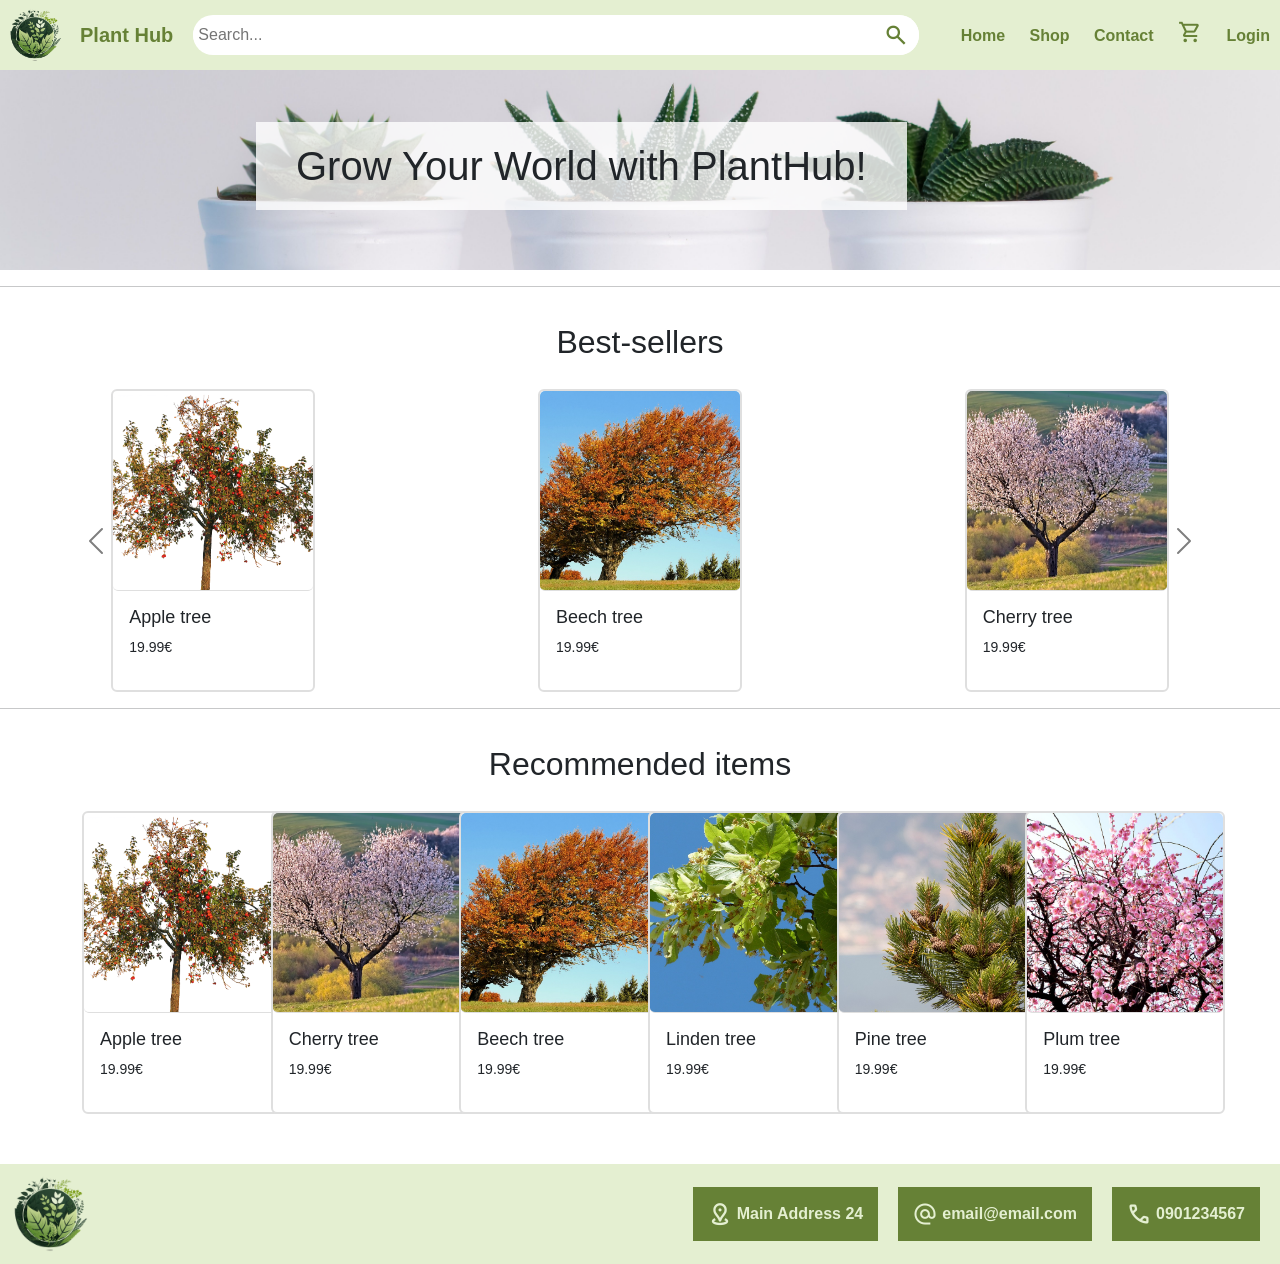
==== commit 5686a8d1: "Merge remote-tracking branch 'origin/main'" ====
--- a/index.html
+++ b/index.html
@@ -237,7 +237,7 @@
     <div class="container">
         <div class="row justify-content-center">
             <div class="col-12">
-                <div class="products_wrapper row row-cols-2 row-cols-sm-2 row-cols-md-3 row-cols-xl-5 row-cols-lg-4 g-3">
+                <div class="products_wrapper row row-cols-2 row-cols-sm-2 row-cols-md-3 row-cols-xl-6 row-cols-lg-4 g-3">
                     <div class="col">
                         <section class="card">
                             <a href="product_detail.html">
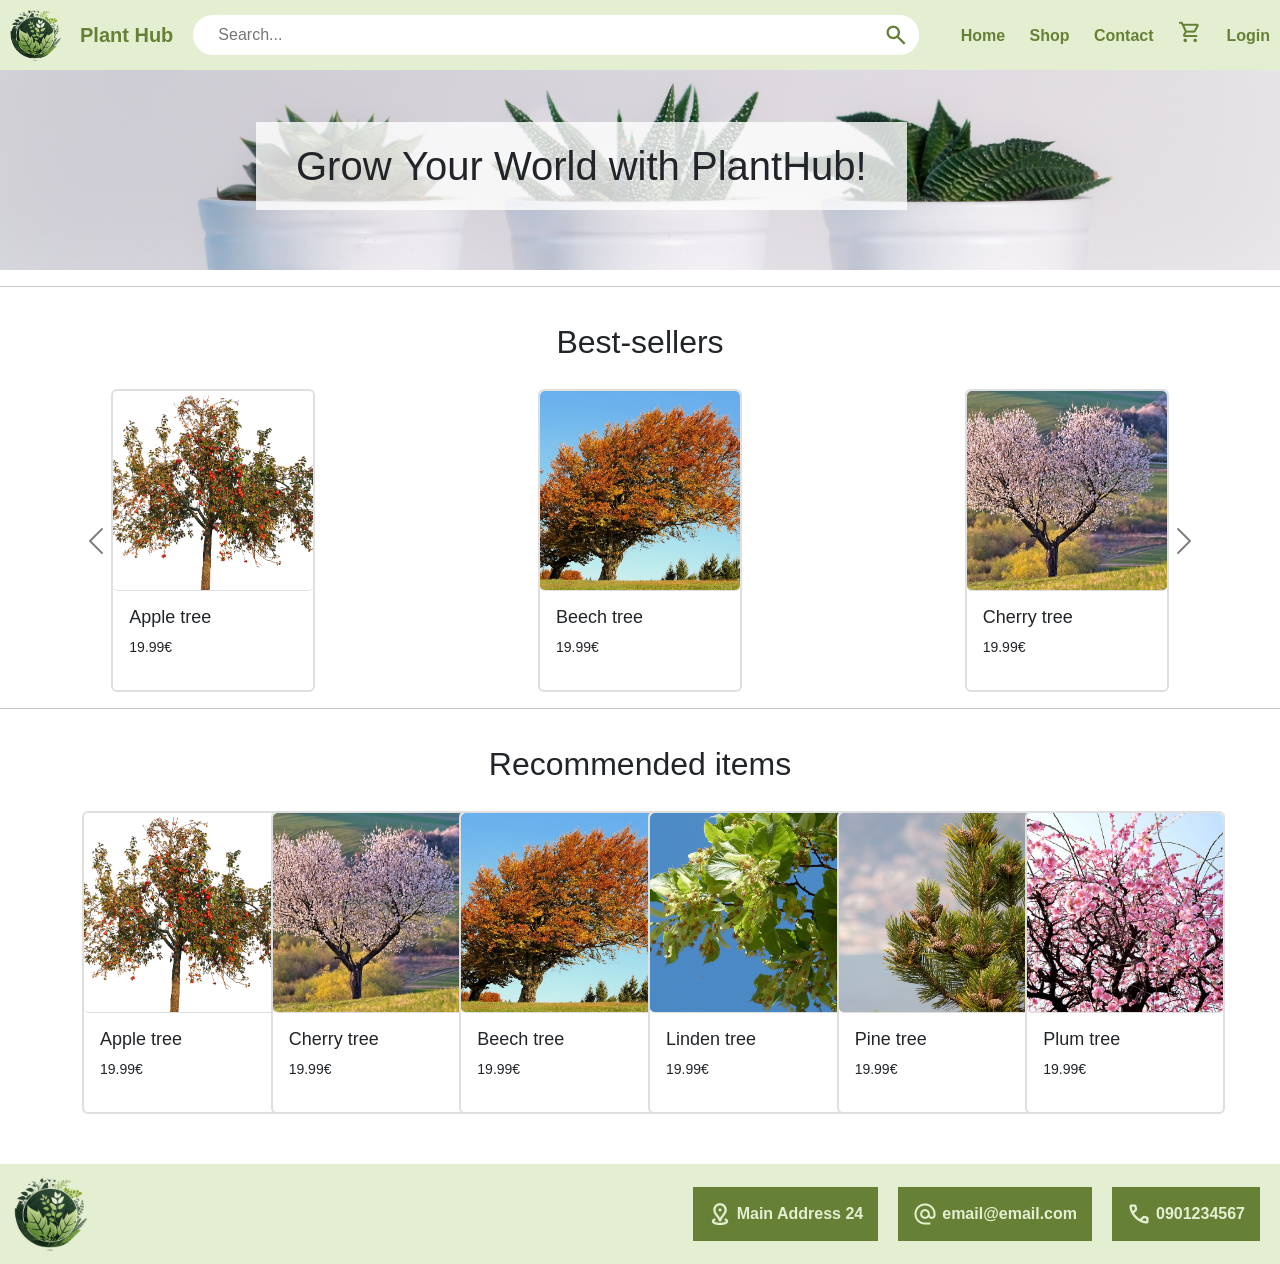
==== commit 8257c904: "Fixed header in order to meet semantic requirements, added sources for images in index.html. Added b" ====
--- a/index.html
+++ b/index.html
@@ -24,40 +24,31 @@
             <h3 class="website-name">Plant Hub</h3>
         </a>
     </section>
-    <label class="search-form">
-        <input type="text" placeholder="Search...">
-        <a href="shop.html">
-            <button type="submit"><span class="material-symbols-outlined">search</span></button>
-        </a>
-    </label>
+    <section class="search-form">
+        <label class="search-form">
+            <input type="text" placeholder="Search...">
+        </label>
+        <button type="submit" onclick="window.location.href='shop.html'"><span
+                    class="material-symbols-outlined">search</span></button>
+    </section>
     <nav class="show_all_nav">
         <ul class="nav_links">
-            <li class="home_button"><a href="index.html">Home</a> </li>
-            <li><a href="shop.html">Shop</a> </li>
-            <li><a href="contact.html">Contact</a> </li>
+            <li class="home_button"><a href="index.html">Home</a></li>
+            <li><a href="shop.html">Shop</a></li>
+            <li><a href="contact.html">Contact</a></li>
             <li><a href="shopping_cart.html"><span class="material-symbols-outlined">shopping_cart</span> </a></li>
-            <li><a href="login.html">Login</a> </li>
+            <li><a href="login.html">Login</a></li>
         </ul>
-        <!-- <section class="dropdown_menu">
-            <span class="material-symbols-outlined">menu</span>
-            <ul class="dropdown_content">
-                <li><a href="#">Home</a> </li>
-                <li><a href="#">Shop</a> </li>
-                <li><a href="/contact.php">Contact</a> </li>
-                <li><a href="/shopping_cart.html">Cart</a> </li>
-                <li><a href="#">Login</a> </li>
-            </ul>
-        </section> -->
         <div class="dropdown dropdown-hover">
             <button type="button" class="btn shadow-none" data-bs-toggle="dropdown">
                 <span class="material-symbols-outlined">menu</span>
             </button>
             <ul class="dropdown-menu dropdown-menu-end dropdown_content">
-                <li><a href="index.html">Home</a> </li>
-                <li><a href="shop.html">Shop</a> </li>
-                <li><a href="contact.html">Contact</a> </li>
-                <li><a href="shopping_cart.html">Cart</a> </li>
-                <li><a href="login.html">Login</a> </li>
+                <li><a href="index.html">Home</a></li>
+                <li><a href="shop.html">Shop</a></li>
+                <li><a href="contact.html">Contact</a></li>
+                <li><a href="shopping_cart.html">Cart</a></li>
+                <li><a href="login.html">Login</a></li>
             </ul>
         </div>
     </nav>
@@ -74,240 +65,239 @@
 <main>
     <section class="best-sellers">
         <h2 class="best_sellers_text">Best-sellers</h2>
-    </section>
-    <div id="carouselControls" class="carousel carousel-dark slide" data-bs-ride="carousel" data-bs-interval="0">
-        <div class="carousel-inner">
-            <div class="carousel-item active">
-                <div class="card-wrapper">
-
-                    <!-- PRODUCT CARD START -->
-
-                    <section class="card">
-                        <a href="product_detail.html">
-                            <img class="card-img" src="assets/products/apple_tree.png" alt="product_image">
-                            <section class="card-body">
-                                <h3 class="card-title">Apple tree</h3>
-                                <p class="card-price">19.99€</p>
-                            </section>
-                        </a>
-                    </section>
-
-                    <section class="card">
-                        <a href="product_detail.html">
-                            <img class="card-img" src="assets/products/beech_tree.jpg" alt="product_image">
-                            <section class="card-body">
-                                <h3 class="card-title">Beech tree</h3>
-                                <p class="card-price">19.99€</p>
-                            </section>
-                        </a>
-                    </section>
-
-                    <section class="card">
-                        <a href="product_detail.html">
-                            <img class="card-img" src="assets/products/cherry_tree.jpg" alt="product_image">
-                            <section class="card-body">
-                                <h3 class="card-title">Cherry tree</h3>
-                                <p class="card-price">19.99€</p>
-                            </section>
-                        </a>
-                    </section>
-
-                    <section class="card">
-                        <a href="product_detail.html">
-                            <img class="card-img" src="assets/products/linden_tree.jpg" alt="product_image">
-                            <section class="card-body">
-                                <h3 class="card-title">Linden tree</h3>
-                                <p class="card-price">19.99€</p>
-                            </section>
-                        </a>
-                    </section>
-
+        <div id="carouselControls" class="carousel carousel-dark slide" data-bs-ride="carousel" data-bs-interval="0">
+            <div class="carousel-inner">
+                <div class="carousel-item active">
+                    <div class="card-wrapper">
+
+                        <!-- PRODUCT CARD START -->
+
+                        <article class="card">
+                            <a href="product_detail.html">
+                                <img class="card-img" src="assets/products/apple_tree.png" alt="product_image">  <!-- https://pixabay.com/photos/apple-tree-apples-leaves-fall-3735679/ -->
+                                <section class="card-body">
+                                    <h3 class="card-title">Apple tree</h3>
+                                    <p class="card-price">19.99€</p>
+                                </section>
+                            </a>
+                        </article>
+
+                        <article class="card">
+                            <a href="product_detail.html">
+                                <img class="card-img" src="assets/products/beech_tree.jpg" alt="product_image">  <!-- https://pixabay.com/photos/tree-beech-fall-deciduous-tree-2812466/ -->
+                                <section class="card-body">
+                                    <h3 class="card-title">Beech tree</h3>
+                                    <p class="card-price">19.99€</p>
+                                </section>
+                            </a>
+                        </article>
+
+                        <article class="card">
+                            <a href="product_detail.html">
+                                <img class="card-img" src="assets/products/cherry_tree.jpg" alt="product_image">  <!-- https://pixabay.com/photos/a-tree-nature-heart-cherry-flowers-5255288/ -->
+                                <section class="card-body">
+                                    <h3 class="card-title">Cherry tree</h3>
+                                    <p class="card-price">19.99€</p>
+                                </section>
+                            </a>
+                        </article>
+
+                        <article class="card">
+                            <a href="product_detail.html">
+                                <img class="card-img" src="assets/products/linden_tree.jpg" alt="product_image">  <!-- https://pixabay.com/photos/linden-tree-building-fruit-stands-210389/ -->
+                                <section class="card-body">
+                                    <h3 class="card-title">Linden tree</h3>
+                                    <p class="card-price">19.99€</p>
+                                </section>
+                            </a>
+                        </article>
+
+                    </div>
+                </div>
+                <div class="carousel-item">
+                    <div class="card-wrapper">
+
+                        <!-- PRODUCT CARD START -->
+
+                        <article class="card">
+                            <a href="product_detail.html">
+                                <img class="card-img" src="assets/products/oak_tree.jpg" alt="product_image">  <!-- https://www.pexels.com/photo/in-distant-photo-of-tree-on-landscape-field-3283498/ -->
+                                <section class="card-body">
+                                    <h3 class="card-title">Oak tree</h3>
+                                    <p class="card-price">19.99€</p>
+                                </section>
+                            </a>
+                        </article>
+
+                        <article class="card">
+                            <a href="product_detail.html">
+                                <img class="card-img" src="assets/products/pine_tree.jpg" alt="product_image">  <!-- https://pixabay.com/photos/nature-tree-no-one-outside-needle-3233209/ -->
+                                <section class="card-body">
+                                    <h3 class="card-title">Pine tree</h3>
+                                    <p class="card-price">19.99€</p>
+                                </section>
+                            </a>
+                        </article>
+
+                        <article class="card">
+                            <a href="product_detail.html">
+                                <img class="card-img" src="assets/products/plum_tree.jpg" alt="product_image">  <!-- https://pixabay.com/photos/winter-flowers-plum-blossom-tree-1157079/ -->
+                                <section class="card-body">
+                                    <h3 class="card-title">Plum tree</h3>
+                                    <p class="card-price">19.99€</p>
+                                </section>
+                            </a>
+                        </article>
+
+                        <article class="card">
+                            <a href="product_detail.html">
+                                <img class="card-img" src="assets/products/apple_tree.png" alt="product_image">  <!-- https://pixabay.com/photos/apple-tree-apples-leaves-fall-3735679/ -->
+                                <section class="card-body">
+                                    <h3 class="card-title">Apple tree</h3>
+                                    <p class="card-price">19.99€</p>
+                                </section>
+                            </a>
+                        </article>
+
+                    </div>
+                </div>
+                <div class="carousel-item">
+                    <div class="card-wrapper">
+
+                        <!-- PRODUCT CARD START -->
+
+                        <article class="card">
+                            <a href="product_detail.html">
+                                <img class="card-img" src="assets/products/beech_tree.jpg" alt="product_image">  <!-- https://pixabay.com/photos/tree-beech-fall-deciduous-tree-2812466/ -->
+                                <section class="card-body">
+                                    <h3 class="card-title">Beech tree</h3>
+                                    <p class="card-price">19.99€</p>
+                                </section>
+                            </a>
+                        </article>
+
+                        <article class="card">
+                            <a href="product_detail.html">
+                                <img class="card-img" src="assets/products/cherry_tree.jpg" alt="product_image">  <!-- https://pixabay.com/photos/a-tree-nature-heart-cherry-flowers-5255288/ -->
+                                <section class="card-body">
+                                    <h3 class="card-title">Cherry tree</h3>
+                                    <p class="card-price">19.99€</p>
+                                </section>
+                            </a>
+                        </article>
+
+                        <article class="card">
+                            <a href="product_detail.html">
+                                <img class="card-img" src="assets/products/linden_tree.jpg" alt="product_image">  <!-- https://pixabay.com/photos/linden-tree-building-fruit-stands-210389/ -->
+                                <section class="card-body">
+                                    <h3 class="card-title">Linden tree</h3>
+                                    <p class="card-price">19.99€</p>
+                                </section>
+                            </a>
+                        </article>
+
+                        <article class="card">
+                            <a href="product_detail.html">
+                                <img class="card-img" src="assets/products/oak_tree.jpg" alt="product_image">  <!-- https://www.pexels.com/photo/in-distant-photo-of-tree-on-landscape-field-3283498/ -->
+                                <section class="card-body">
+                                    <h3 class="card-title">Oak tree</h3>
+                                    <p class="card-price">19.99€</p>
+                                </section>
+                            </a>
+                        </article>
+                    </div>
                 </div>
             </div>
-            <div class="carousel-item">
-                <div class="card-wrapper">
-
-                    <!-- PRODUCT CARD START -->
-
-                    <section class="card">
-                        <a href="product_detail.html">
-                            <img class="card-img" src="assets/products/oak_tree.jpg" alt="product_image">
-                            <section class="card-body">
-                                <h3 class="card-title">Oak tree</h3>
-                                <p class="card-price">19.99€</p>
-                            </section>
-                        </a>
-                    </section>
-
-                    <section class="card">
-                        <a href="product_detail.html">
-                            <img class="card-img" src="assets/products/pine_tree.jpg" alt="product_image">
-                            <section class="card-body">
-                                <h3 class="card-title">Pine tree</h3>
-                                <p class="card-price">19.99€</p>
-                            </section>
-                        </a>
-                    </section>
-
-                    <section class="card">
-                        <a href="product_detail.html">
-                            <img class="card-img" src="assets/products/plum_tree.jpg" alt="product_image">
-                            <section class="card-body">
-                                <h3 class="card-title">Plum tree</h3>
-                                <p class="card-price">19.99€</p>
-                            </section>
-                        </a>
-                    </section>
-
-                    <section class="card">
-                        <a href="product_detail.html">
-                            <img class="card-img" src="assets/products/apple_tree.png" alt="product_image">
-                            <section class="card-body">
-                                <h3 class="card-title">Apple tree</h3>
-                                <p class="card-price">19.99€</p>
-                            </section>
-                        </a>
-                    </section>
-
-                </div>
-            </div>
-            <div class="carousel-item">
-                <div class="card-wrapper">
-
-                    <!-- PRODUCT CARD START -->
-
-                    <section class="card">
-                        <a href="product_detail.html">
-                            <img class="card-img" src="assets/products/beech_tree.jpg" alt="product_image">
-                            <section class="card-body">
-                                <h3 class="card-title">Beech tree</h3>
-                                <p class="card-price">19.99€</p>
-                            </section>
-                        </a>
-                    </section>
-
-                    <section class="card">
-                        <a href="product_detail.html">
-                            <img class="card-img" src="assets/products/cherry_tree.jpg" alt="product_image">
-                            <section class="card-body">
-                                <h3 class="card-title">Cherry tree</h3>
-                                <p class="card-price">19.99€</p>
-                            </section>
-                        </a>
-                    </section>
-
-                    <section class="card">
-                        <a href="product_detail.html">
-                            <img class="card-img" src="assets/products/linden_tree.jpg" alt="product_image">
-                            <section class="card-body">
-                                <h3 class="card-title">Linden tree</h3>
-                                <p class="card-price">19.99€</p>
-                            </section>
-                        </a>
-                    </section>
-
-                    <section class="card">
-                        <a href="product_detail.html">
-                            <img class="card-img" src="assets/products/oak_tree.jpg" alt="product_image">
-                            <section class="card-body">
-                                <h3 class="card-title">Oak tree</h3>
-                                <p class="card-price">19.99€</p>
-                            </section>
-                        </a>
-                    </section>
-
-                </div>
-            </div>
+            <button class="carousel-control-prev" type="button" data-bs-target="#carouselControls" data-bs-slide="prev">
+                <span class="carousel-control-prev-icon" aria-hidden="true"></span>
+                <span class="visually-hidden">Previous</span>
+            </button>
+            <button class="carousel-control-next" type="button" data-bs-target="#carouselControls" data-bs-slide="next">
+                <span class="carousel-control-next-icon" aria-hidden="true"></span>
+                <span class="visually-hidden">Next</span>
+            </button>
         </div>
-        <button class="carousel-control-prev" type="button" data-bs-target="#carouselControls" data-bs-slide="prev">
-            <span class="carousel-control-prev-icon" aria-hidden="true"></span>
-            <span class="visually-hidden">Previous</span>
-        </button>
-        <button class="carousel-control-next" type="button" data-bs-target="#carouselControls" data-bs-slide="next">
-            <span class="carousel-control-next-icon" aria-hidden="true"></span>
-            <span class="visually-hidden">Next</span>
-        </button>
-    </div>
+    </section>
 
     <hr>
     <section class="recommended_items">
         <h2 class="recommended_items_text"> Recommended items</h2>
-    </section>
-
-    <div class="container">
-        <div class="row justify-content-center">
-            <div class="col-12">
-                <div class="products_wrapper row row-cols-2 row-cols-sm-2 row-cols-md-3 row-cols-xl-6 row-cols-lg-4 g-3">
-                    <div class="col">
-                        <section class="card">
-                            <a href="product_detail.html">
-                                <img class="card-img" src="assets/products/apple_tree.png" alt="product_image">
-                                <section class="card-body">
-                                    <h3 class="card-title">Apple tree</h3>
-                                    <p class="card-price">19.99€</p>
-                                </section>
-                            </a>
-                        </section>
-                    </div>
-                    <div class="col">
-                        <section class="card">
-                            <a href="product_detail.html">
-                                <img class="card-img" src="assets/products/cherry_tree.jpg" alt="product_image">
-                                <section class="card-body">
-                                    <h3 class="card-title">Cherry tree</h3>
-                                    <p class="card-price">19.99€</p>
-                                </section>
-                            </a>
-                        </section>
-                    </div>
-                    <div class="col">
-                        <section class="card">
-                            <a href="product_detail.html">
-                                <img class="card-img" src="assets/products/beech_tree.jpg" alt="product_image">
-                                <section class="card-body">
-                                    <h3 class="card-title">Beech tree</h3>
-                                    <p class="card-price">19.99€</p>
-                                </section>
-                            </a>
-                        </section>
-                    </div>
-                    <div class="col">
-                        <section class="card">
-                            <a href="product_detail.html">
-                                <img class="card-img" src="assets/products/linden_tree.jpg" alt="product_image">
-                                <section class="card-body">
-                                    <h3 class="card-title">Linden tree</h3>
-                                    <p class="card-price">19.99€</p>
-                                </section>
-                            </a>
-                        </section>
-                    </div>
-                    <div class="col">
-                        <section class="card">
-                            <a href="product_detail.html">
-                                <img class="card-img" src="assets/products/pine_tree.jpg" alt="product_image">
-                                <section class="card-body">
-                                    <h3 class="card-title">Pine tree</h3>
-                                    <p class="card-price">19.99€</p>
-                                </section>
-                            </a>
-                        </section>
-                    </div>
-                    <div class="col">
-                        <section class="card">
-                            <a href="product_detail.html">
-                                <img class="card-img" src="assets/products/plum_tree.jpg" alt="product_image">
-                                <section class="card-body">
-                                    <h3 class="card-title">Plum tree</h3>
-                                    <p class="card-price">19.99€</p>
-                                </section>
-                            </a>
-                        </section>
+
+        <div class="container">
+            <div class="row justify-content-center">
+                <div class="col-12">
+                    <div class="products_wrapper row row-cols-2 row-cols-sm-2 row-cols-md-3 row-cols-xl-6 row-cols-lg-4 g-3">
+                        <div class="col">
+                            <article class="card">
+                                <a href="product_detail.html">
+                                    <img class="card-img" src="assets/products/apple_tree.png" alt="product_image">  <!-- https://pixabay.com/photos/apple-tree-apples-leaves-fall-3735679/ -->
+                                    <section class="card-body">
+                                        <h3 class="card-title">Apple tree</h3>
+                                        <p class="card-price">19.99€</p>
+                                    </section>
+                                </a>
+                            </article>
+                        </div>
+                        <div class="col">
+                            <article class="card">
+                                <a href="product_detail.html">
+                                    <img class="card-img" src="assets/products/cherry_tree.jpg" alt="product_image">  <!-- https://pixabay.com/photos/a-tree-nature-heart-cherry-flowers-5255288/ -->
+                                    <section class="card-body">
+                                        <h3 class="card-title">Cherry tree</h3>
+                                        <p class="card-price">19.99€</p>
+                                    </section>
+                                </a>
+                            </article>
+                        </div>
+                        <div class="col">
+                            <article class="card">
+                                <a href="product_detail.html">
+                                    <img class="card-img" src="assets/products/beech_tree.jpg" alt="product_image">  <!-- https://pixabay.com/photos/tree-beech-fall-deciduous-tree-2812466/ -->
+                                    <section class="card-body">
+                                        <h3 class="card-title">Beech tree</h3>
+                                        <p class="card-price">19.99€</p>
+                                    </section>
+                                </a>
+                            </article>
+                        </div>
+                        <div class="col">
+                            <article class="card">
+                                <a href="product_detail.html">
+                                    <img class="card-img" src="assets/products/linden_tree.jpg" alt="product_image">  <!-- https://pixabay.com/photos/linden-tree-building-fruit-stands-210389/ -->
+                                    <section class="card-body">
+                                        <h3 class="card-title">Linden tree</h3>
+                                        <p class="card-price">19.99€</p>
+                                    </section>
+                                </a>
+                            </article>
+                        </div>
+                        <div class="col">
+                            <article class="card">
+                                <a href="product_detail.html">
+                                    <img class="card-img" src="assets/products/pine_tree.jpg" alt="product_image">  <!-- https://pixabay.com/photos/nature-tree-no-one-outside-needle-3233209/ -->
+                                    <section class="card-body">
+                                        <h3 class="card-title">Pine tree</h3>
+                                        <p class="card-price">19.99€</p>
+                                    </section>
+                                </a>
+                            </article>
+                        </div>
+                        <div class="col">
+                            <article class="card">
+                                <a href="product_detail.html">
+                                    <img class="card-img" src="assets/products/plum_tree.jpg" alt="product_image">  <!-- https://pixabay.com/photos/winter-flowers-plum-blossom-tree-1157079/ -->
+                                    <section class="card-body">
+                                        <h3 class="card-title">Plum tree</h3>
+                                        <p class="card-price">19.99€</p>
+                                    </section>
+                                </a>
+                            </article>
+                        </div>
                     </div>
                 </div>
             </div>
         </div>
-    </div>
+    </section>
 </main>
 <!-- Footer -->
 <footer class="footer">
@@ -334,6 +324,5 @@
 </footer>
 <!-- end Footer -->
 
-
 </body>
 </html>
--- a/css/index.css
+++ b/css/index.css
@@ -30,7 +30,7 @@
     display: flex;
     flex-direction: row;
     gap: 10%;
-    background-image: url("/assets/banner_image.jpg"); /*https://wallpaperaccess.com/white-plant*/
+    background-image: url("../assets/banner_image.jpg"); /*https://wallpaperaccess.com/white-plant*/
     background-size: cover;
     background-position: center;
     position: relative;
@@ -184,6 +184,7 @@
 
     .welcome_text{
         font-size: 30px;
+        margin: 0 5%;
     }
 
     .card-title{
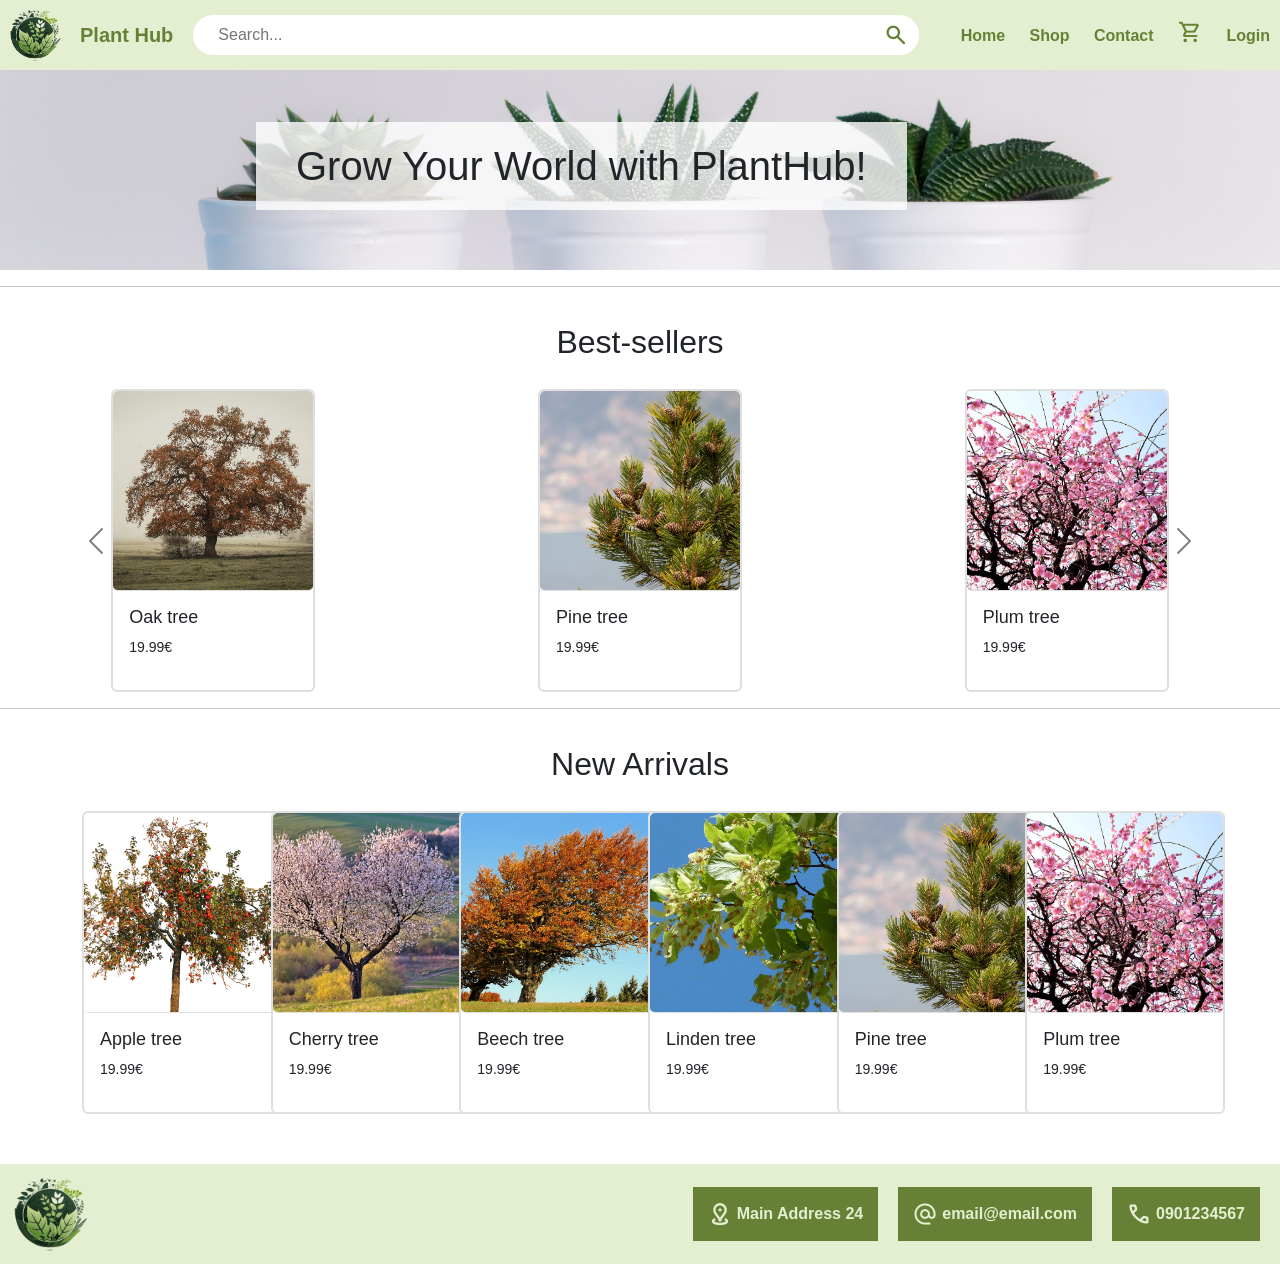
==== commit bc91065e: "Changed recommended to new arrivals on index.html" ====
--- a/index.html
+++ b/index.html
@@ -221,7 +221,7 @@
 
     <hr>
     <section class="recommended_items">
-        <h2 class="recommended_items_text"> Recommended items</h2>
+        <h2 class="recommended_items_text">New Arrivals</h2>
 
         <div class="container">
             <div class="row justify-content-center">
